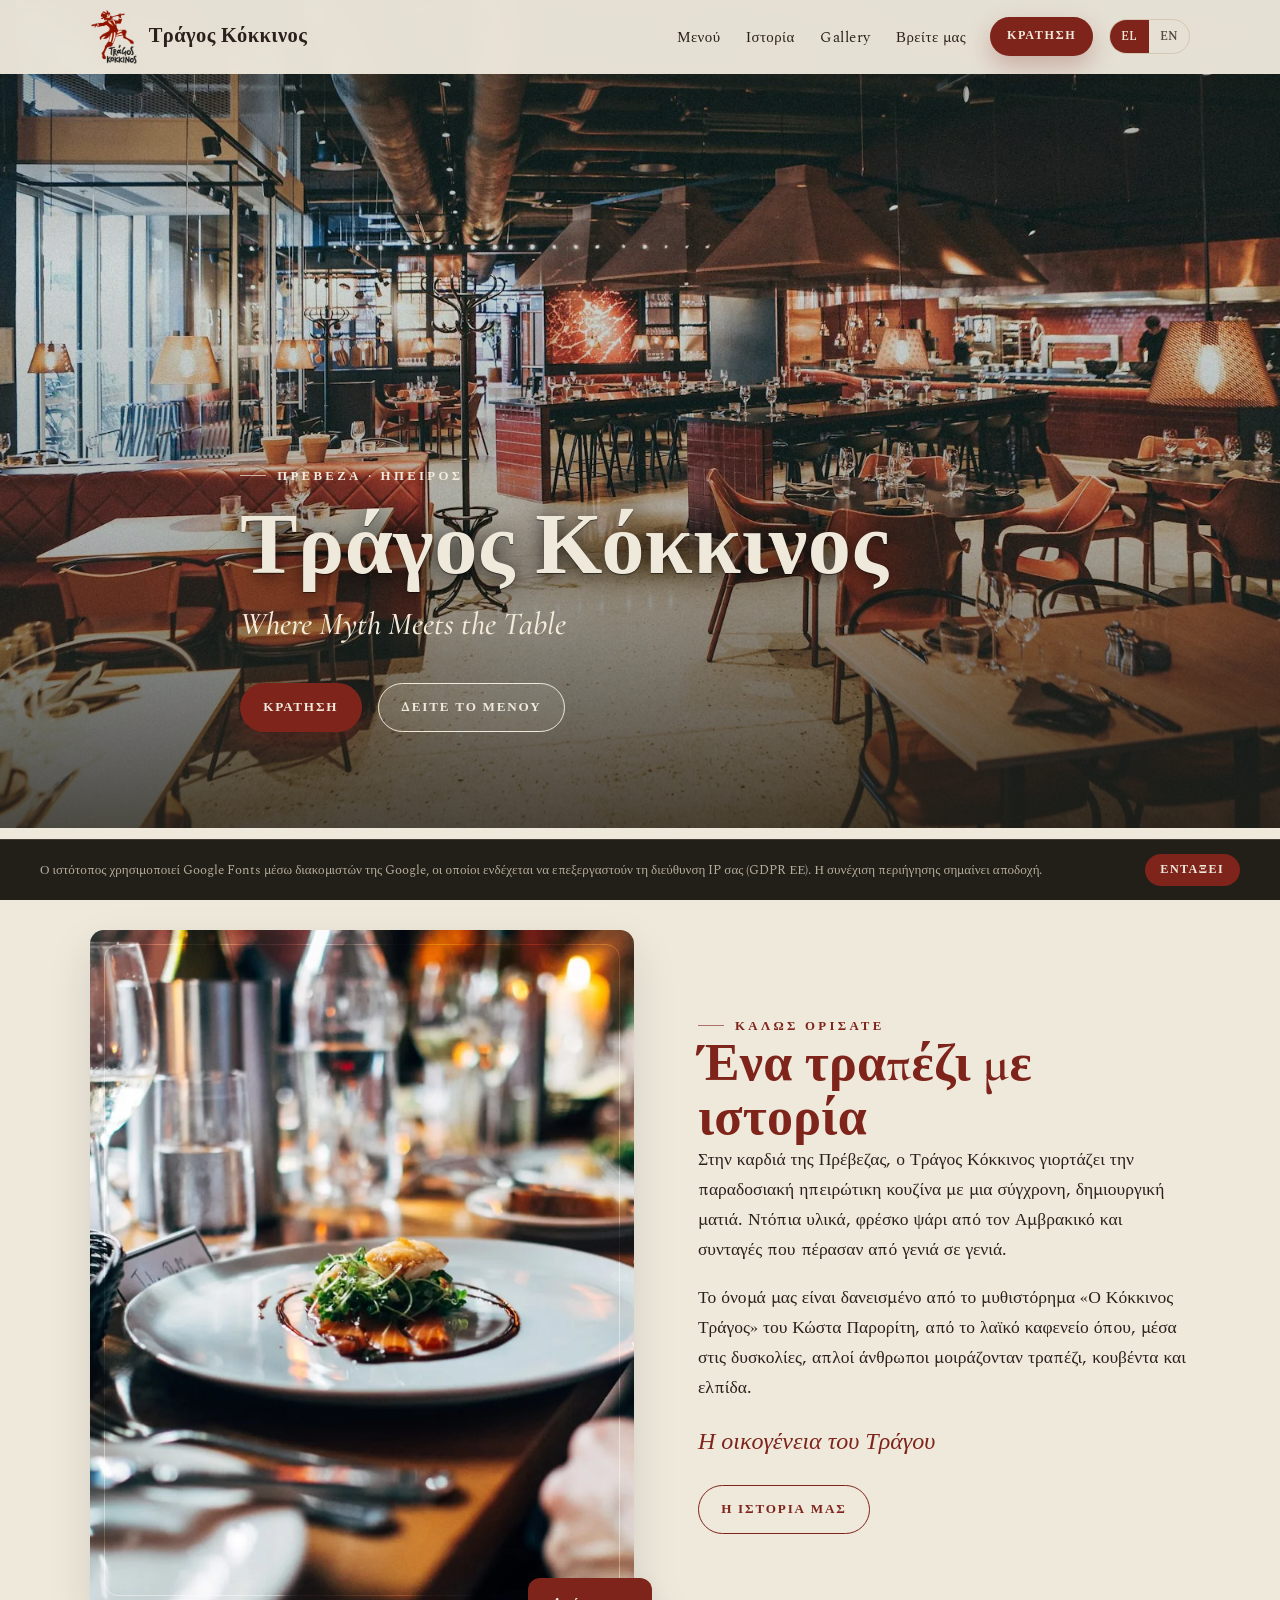
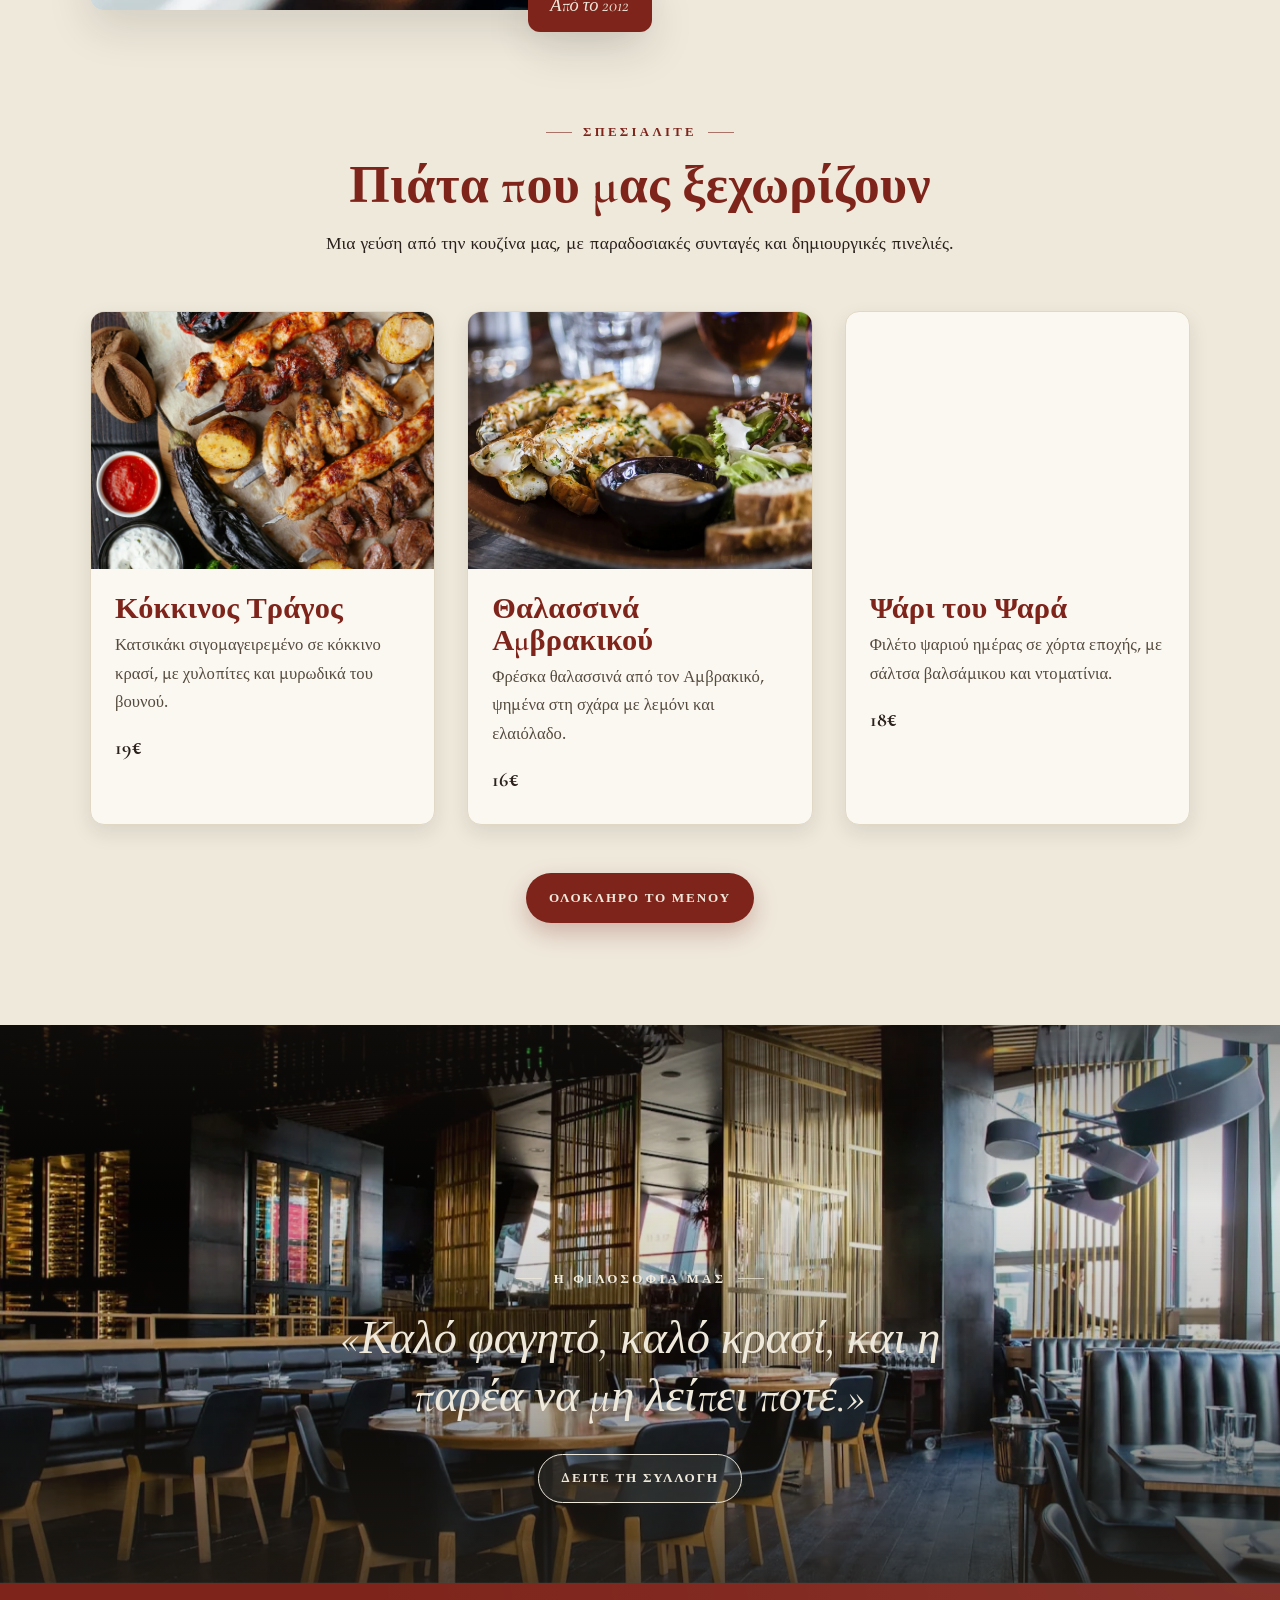
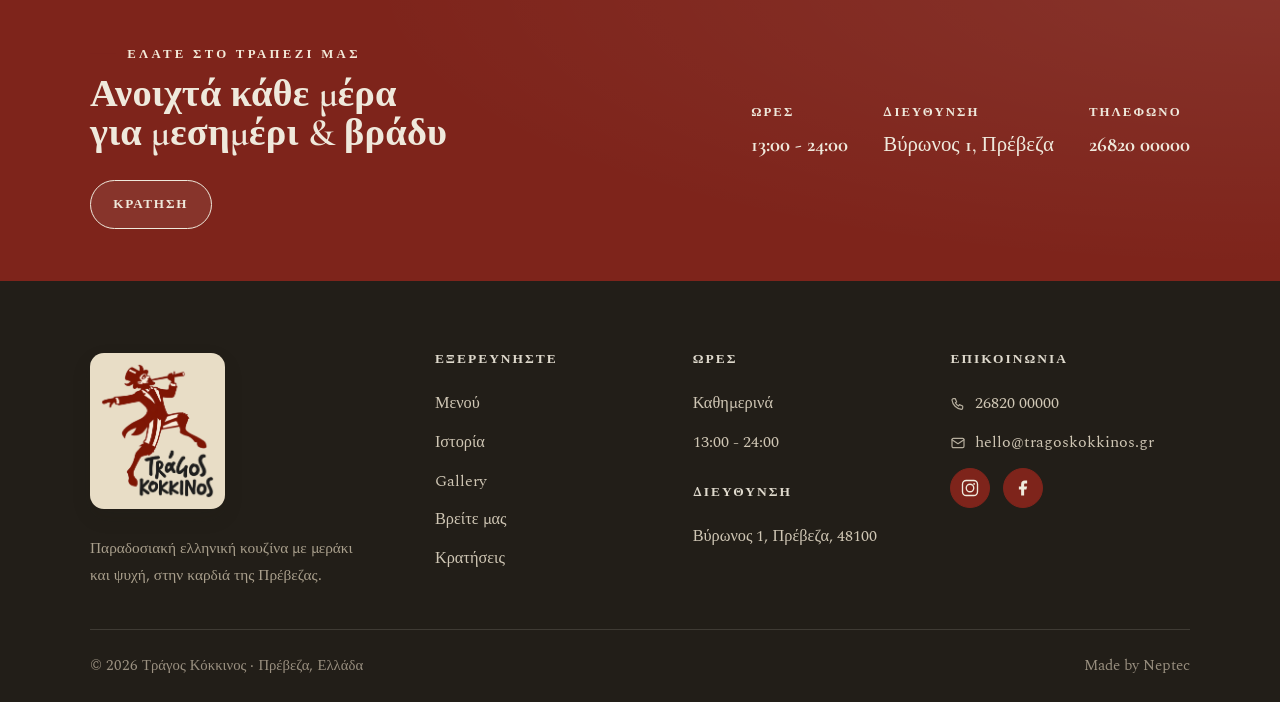
==== index.html @ 4eebba2f "Band: match Find Us/reservations info typography "Ελάτε στο τραπέζι μας" band values now use the sam" ====
<!DOCTYPE html>
<html lang="el">
<head>
  <meta charset="UTF-8">
  <meta name="viewport" content="width=device-width, initial-scale=1">
  <meta name="color-scheme" content="light">
  <script>document.documentElement.classList.add('has-js');(function(){var s=window.matchMedia('(prefers-reduced-motion:reduce)').matches;document.documentElement.classList.add(s?'tk-intro-skip':'tk-intro-on');})();</script>
  <title data-en="Trágos Kokkinos · Traditional Greek dining in Preveza">Τράγος Κόκκινος · Παραδοσιακή κουζίνα στην Πρέβεζα</title>
  <meta name="description" data-en-content="A Greek restaurant in Preveza serving traditional cuisine with a modern touch. Fresh seafood from the Amvrakikos Gulf, mountain recipes, and a warm table." content="Ελληνικό εστιατόριο στην Πρέβεζα με παραδοσιακή κουζίνα και σύγχρονη ματιά. Φρέσκο ψάρι από τον Αμβρακικό, ηπειρώτικες συνταγές και ζεστή φιλοξενία.">
  <link rel="icon" href="assets/favicon.ico" sizes="any">
  <link rel="icon" type="image/png" sizes="32x32" href="assets/favicon-32.png">
  <link rel="icon" type="image/png" sizes="16x16" href="assets/favicon-16.png">
  <link rel="apple-touch-icon" href="assets/apple-touch-icon.png">
  <meta property="og:type"        content="restaurant">
  <meta property="og:locale"      content="el_GR">
  <meta property="og:site_name"   content="Τράγος Κόκκινος">
  <meta property="og:url"         content="https://tragoskokkinos.gr/">
  <meta property="og:title"       content="Τράγος Κόκκινος · Παραδοσιακή κουζίνα στην Πρέβεζα">
  <meta property="og:description" content="Παραδοσιακή ελληνική κουζίνα με σύγχρονη ματιά. Φρέσκο ψάρι από τον Αμβρακικό, ηπειρώτικες συνταγές και ζεστή φιλοξενία.">
  <meta property="og:image"       content="https://tragoskokkinos.gr/assets/og-share.jpg">
  <meta property="og:image:width" content="1200">
  <meta property="og:image:height" content="630">
  <meta property="og:image:type"  content="image/jpeg">
  <link rel="preconnect" href="https://fonts.googleapis.com">
  <link rel="preconnect" href="https://fonts.gstatic.com" crossorigin>
  <link href="https://fonts.googleapis.com/css2?family=Cormorant+Garamond:ital,wght@0,400;0,500;0,600;0,700;1,400;1,500;1,600&family=Spectral:ital,wght@0,300;0,400;0,500;0,600;1,400&display=swap" rel="stylesheet">
  <meta name="twitter:card"        content="summary_large_image">
  <meta name="twitter:title"       content="Τράγος Κόκκινος · Παραδοσιακή κουζίνα στην Πρέβεζα">
  <meta name="twitter:description"  content="Παραδοσιακή ελληνική κουζίνα με σύγχρονη ματιά. Φρέσκο ψάρι από τον Αμβρακικό, ηπειρώτικες συνταγές και ζεστή φιλοξενία.">
  <meta name="twitter:image"        content="https://tragoskokkinos.gr/assets/og-share.jpg">
  <link rel="canonical" href="https://tragoskokkinos.gr/">
  <link rel="stylesheet" href="assets/css/styles.css">
  <script src="assets/js/main.js" defer></script>
  <script type="application/ld+json">
  {
    "@context": "https://schema.org",
    "@type": "Restaurant",
    "name": "Τράγος Κόκκινος",
    "alternateName": "Trágos Kokkinos",
    "url": "https://tragoskokkinos.gr",
    "logo": "https://tragoskokkinos.gr/assets/logo.png",
    "image": "https://tragoskokkinos.gr/assets/img/hero.webp",
    "description": "Παραδοσιακή ελληνική κουζίνα με μεράκι και ψυχή, στην καρδιά της Πρέβεζας.",
    "telephone": "+302682000000",
    "email": "hello@tragoskokkinos.gr",
    "address": {
      "@type": "PostalAddress",
      "streetAddress": "Βύρωνος 1",
      "addressLocality": "Πρέβεζα",
      "postalCode": "48100",
      "addressCountry": "GR"
    },
    "geo": {
      "@type": "GeoCoordinates",
      "latitude": 38.957678,
      "longitude": 20.753682
    },
    "openingHoursSpecification": {
      "@type": "OpeningHoursSpecification",
      "dayOfWeek": ["Monday","Tuesday","Wednesday","Thursday","Friday","Saturday","Sunday"],
      "opens": "13:00",
      "closes": "24:00"
    },
    "openingHours": "Mo-Su 13:00-24:00",
    "areaServed": { "@type": "City", "name": "Preveza" },
    "knowsLanguage": ["el","en"],
    "paymentAccepted": "Cash, Credit Card",
    "sameAs": ["https://instagram.com", "https://facebook.com"],
    "servesCuisine": ["Greek", "Mediterranean", "Seafood"],
    "priceRange": "€€",
    "hasMenu": "https://tragoskokkinos.gr/menu",
    "acceptsReservations": "True",
    "currenciesAccepted": "EUR"
  }
  </script>
</head>
<body>
  <a class="skip-link" href="#main">Skip to content</a>

  <div id="site-intro" aria-hidden="true" role="presentation">
    <div class="si-inner">
      <span class="si-welcome" data-en="WELCOME!">ΚΑΛΩΣΟΡΙΣΑΤΕ!</span>
      <img src="assets/bigger-logo.webp" alt="" width="1254" height="1254">
    </div>
    <span class="si-skip" data-en="Tap to skip">Πατήστε για παράλειψη</span>
  </div>

  <header class="site-header">
    <nav class="nav" aria-label="Main">
      <a class="brand" href="/" aria-label="Τράγος Κόκκινος">
        <img src="assets/logo.webp" alt="Τράγος Κόκκινος" width="981" height="1154">
        <span class="brand-word">Τράγος Κόκκινος</span>
      </a>
      <ul class="nav-links" id="nav-links">
        <li><a href="/menu" data-en="Menu">Μενού</a></li>
        <li><a href="/history" data-en="History">Ιστορία</a></li>
        <li><a href="/gallery" data-en="Gallery">Gallery</a></li>
        <li><a href="/directions" data-en="Find Us">Βρείτε μας</a></li>
      </ul>
      <div class="nav-actions">
        <a class="btn btn-solid nav-cta" href="/reservations" data-en="Reserve">Κράτηση</a>
        <div class="lang-toggle" role="group" aria-label="Language / Γλώσσα">
          <button type="button" data-lang="el" class="active" aria-pressed="true">EL</button>
          <button type="button" data-lang="en" aria-pressed="false">EN</button>
        </div>
        <button class="nav-toggle" aria-label="Menu / Μενού" aria-expanded="false" aria-controls="nav-links"><span></span></button>
      </div>
    </nav>
  </header>

  <main id="main">
    <!-- HERO -->
    <section class="hero">
      <div class="hero-bg">
        <img src="assets/img/hero.webp" alt="Warm, candle-lit taverna interior with wooden tables" fetchpriority="high">
      </div>
      <div class="container hero-inner">
        <span class="eyebrow" data-en="Preveza · Epirus">Πρέβεζα · Ήπειρος</span>
        <h1 class="display" data-en="Trágos Kokkinos">Τράγος Κόκκινος</h1>
        <p class="tagline" data-en="Where Myth Meets the Table">Where Myth Meets the Table</p>
        <div class="hero-actions">
          <a class="btn btn-solid" href="/reservations" data-en="Reserve">Κράτηση</a>
          <a class="btn btn-light" href="/menu" data-en="View the menu">Δείτε το μενού</a>
        </div>
      </div>
      <span class="scroll-cue" aria-hidden="true" data-en="Scroll">Κυλήστε</span>
    </section>

    <!-- WELCOME -->
    <section class="section">
      <div class="container split">
        <div class="split-media" data-reveal>
          <img src="assets/img/dining.webp" alt="Candlelit plate with wine" loading="lazy" decoding="async">
          <span class="frame"></span>
          <span class="tag-badge script" data-en="Since 2012">Από το 2012</span>
        </div>
        <div class="split-body" data-reveal data-reveal-delay="1">
          <span class="eyebrow" data-en="Welcome">Καλώς ορίσατε</span>
          <h2 class="section-title" data-en="A table with a story">Ένα τραπέζι με ιστορία</h2>
          <p data-en="In the heart of Preveza, Trágos Kokkinos celebrates the traditional cuisine of Epirus with a modern, creative touch. Local ingredients, fresh fish from the Amvrakikos Gulf, and recipes passed down through generations.">Στην καρδιά της Πρέβεζας, ο Τράγος Κόκκινος γιορτάζει την παραδοσιακή ηπειρώτικη κουζίνα με μια σύγχρονη, δημιουργική ματιά. Ντόπια υλικά, φρέσκο ψάρι από τον Αμβρακικό και συνταγές που πέρασαν από γενιά σε γενιά.</p>
          <p data-en="Our name is borrowed from Kostas Paroritis's novel “The Red Goat”, after the humble cafe where, through hard times, ordinary people shared a table, conversation and hope.">Το όνομά μας είναι δανεισμένο από το μυθιστόρημα «Ο Κόκκινος Τράγος» του Κώστα Παρορίτη, από το λαϊκό καφενείο όπου, μέσα στις δυσκολίες, απλοί άνθρωποι μοιράζονταν τραπέζι, κουβέντα και ελπίδα.</p>
          <p class="signature-line" data-en="The Trágos family">Η οικογένεια του Τράγου</p>
          <a class="btn btn-ghost" href="/history" style="margin-top:1.4rem" data-en="Our story">Η ιστορία μας</a>
        </div>
      </div>
    </section>

    <!-- SIGNATURES -->
    <section class="section" style="padding-top:0">
      <div class="container">
        <div class="section-head center" data-reveal>
          <span class="eyebrow flank" data-en="Signature dishes">Σπεσιαλιτέ</span>
          <h2 class="section-title" data-en="Dishes that define us">Πιάτα που μας ξεχωρίζουν</h2>
          <p class="one-liner" data-en="A taste of our kitchen, with traditional recipes and creative flourishes.">Μια γεύση από την κουζίνα μας, με παραδοσιακές συνταγές και δημιουργικές πινελιές.</p>
        </div>
        <div class="cards-3">
          <article class="dish-card" data-reveal>
            <div class="img-wrap"><img src="assets/img/sig-1.webp" alt="Grilled kid goat with herbs" loading="lazy" decoding="async"></div>
            <div class="card-body">
              <h3 data-en="The Red Goat">Κόκκινος Τράγος</h3>
              <p data-en="Kid goat slow-braised in red wine with hilopites and mountain herbs.">Κατσικάκι σιγομαγειρεμένο σε κόκκινο κρασί, με χυλοπίτες και μυρωδικά του βουνού.</p>
              <span class="price">19<span class="cur">€</span></span>
            </div>
          </article>
          <article class="dish-card" data-reveal data-reveal-delay="1">
            <div class="img-wrap"><img src="assets/img/sig-2.webp" alt="Grilled seafood plate with lemon" loading="lazy" decoding="async"></div>
            <div class="card-body">
              <h3 data-en="Amvrakikos Seafood">Θαλασσινά Αμβρακικού</h3>
              <p data-en="Fresh seafood from the Amvrakikos Gulf, grilled with lemon and olive oil.">Φρέσκα θαλασσινά από τον Αμβρακικό, ψημένα στη σχάρα με λεμόνι και ελαιόλαδο.</p>
              <span class="price">16<span class="cur">€</span></span>
            </div>
          </article>
          <article class="dish-card" data-reveal data-reveal-delay="2">
            <div class="img-wrap"><img src="assets/img/sig-3.webp" alt="Fish fillet on seasonal greens" loading="lazy" decoding="async"></div>
            <div class="card-body">
              <h3 data-en="Catch of the Day">Ψάρι του Ψαρά</h3>
              <p data-en="Fillet of the day on seasonal greens, with balsamic and cherry tomatoes.">Φιλέτο ψαριού ημέρας σε χόρτα εποχής, με σάλτσα βαλσάμικου και ντοματίνια.</p>
              <span class="price">18<span class="cur">€</span></span>
            </div>
          </article>
        </div>
        <div style="text-align:center;margin-top:clamp(2rem,4vw,3rem)" data-reveal>
          <a class="btn btn-solid" href="/menu" data-en="See the full menu">Ολόκληρο το μενού</a>
        </div>
      </div>
    </section>

    <!-- ATMOSPHERE QUOTE -->
    <section class="hero" style="min-height:62vh">
      <div class="hero-bg"><img src="assets/img/interior.webp" alt="Warm restaurant interior" loading="lazy"></div>
      <div class="container hero-inner" style="max-width:760px;text-align:center;margin-inline:auto;padding-bottom:clamp(3rem,7vw,5rem)">
        <span class="eyebrow flank" style="justify-content:center" data-en="Our philosophy">Η φιλοσοφία μας</span>
        <p class="script" style="font-size:clamp(1.7rem,4vw,2.9rem);color:var(--beige);margin:1.2rem auto 1.8rem;line-height:1.25" data-en="“Good food, good wine, and company that never runs dry.”">«Καλό φαγητό, καλό κρασί, και η παρέα να μη λείπει ποτέ.»</p>
        <a class="btn btn-light" href="/gallery" data-en="View the gallery">Δείτε τη συλλογή</a>
      </div>
    </section>

    <!-- VISIT BAND -->
    <section class="band">
      <div class="container">
        <div>
          <span class="eyebrow" style="color:#F3EAD9" data-en="Join us at our table">Ελάτε στο τραπέζι μας</span>
          <h2 style="margin-top:.6rem" data-en-html="Open every day<br>for lunch &amp; dinner">Ανοιχτά κάθε μέρα<br>για μεσημέρι &amp; βράδυ</h2>
          <a class="btn btn-light" href="/reservations" style="margin-top:1.6rem" data-en="Reserve">Κράτηση</a>
        </div>
        <div class="band-info">
          <div>
            <div class="bi-label" data-en="Hours">Ώρες</div>
            <div class="bi-value"><span class="n">13:00 - 24:00</span></div>
          </div>
          <div>
            <div class="bi-label" data-en="Address">Διεύθυνση</div>
            <div class="bi-value" data-en-html='<span class="n">1</span> Vyronos St, Preveza'>Βύρωνος <span class="n">1</span>, Πρέβεζα</div>
          </div>
          <div>
            <div class="bi-label" data-en="Call">Τηλέφωνο</div>
            <a class="bi-value" href="tel:+302682000000" data-en="+30 26820 00000">26820 00000</a>
          </div>
        </div>
      </div>
    </section>

  </main>

  <footer class="site-footer">
    <div class="container">
      <div class="footer-grid">
        <div class="footer-brand" data-reveal>
          <span class="logo-badge"><img src="assets/logo.webp" alt="Τράγος Κόκκινος" width="981" height="1154"></span>
          <p data-en="Traditional Greek cooking with meraki and soul, in the heart of Preveza.">Παραδοσιακή ελληνική κουζίνα με μεράκι και ψυχή, στην καρδιά της Πρέβεζας.</p>
        </div>
        <div class="f-col">
          <h4 data-en="Explore">Εξερευνήστε</h4>
          <a href="/menu" data-en="Menu">Μενού</a>
          <a href="/history" data-en="History">Ιστορία</a>
          <a href="/gallery" data-en="Gallery">Gallery</a>
          <a href="/directions" data-en="Find Us">Βρείτε μας</a>
          <a href="/reservations" data-en="Reservations">Κρατήσεις</a>
        </div>
        <div class="f-col">
          <h4 data-en="Hours">Ώρες</h4>
          <ul>
            <li data-en="Daily">Καθημερινά</li>
            <li>13:00 - 24:00</li>
          </ul>
          <h4 style="margin-top:1.5rem" data-en="Address">Διεύθυνση</h4>
          <a href="/directions" data-en="1 Vyronos St, Preveza, 48100">Βύρωνος 1, Πρέβεζα, 48100</a>
        </div>
        <div class="f-col">
          <h4 data-en="Contact">Επικοινωνία</h4>
          <a class="contact-link" href="tel:+302682000000"><svg viewBox="0 0 24 24" fill="none" stroke="currentColor" stroke-width="1.8" stroke-linecap="round" stroke-linejoin="round"><path d="M5 4h3l2 5-2 1c1 2 3 4 5 5l1-2 5 2v3c0 1-1 2-2 2A16 16 0 0 1 3 6c0-1 1-2 2-2z"/></svg><span data-en="+30 26820 00000">26820 00000</span></a>
          <a class="contact-link" href="mailto:hello@tragoskokkinos.gr"><svg viewBox="0 0 24 24" fill="none" stroke="currentColor" stroke-width="1.8" stroke-linecap="round" stroke-linejoin="round"><rect x="3" y="5" width="18" height="14" rx="2"/><path d="m3 7 9 6 9-6"/></svg><span>hello@tragoskokkinos.gr</span></a>
          <div class="social">
            <a href="https://instagram.com" target="_blank" rel="noopener" aria-label="Instagram">
              <svg viewBox="0 0 24 24" fill="none" stroke="currentColor" stroke-width="1.8" stroke-linecap="round" stroke-linejoin="round"><rect x="2" y="2" width="20" height="20" rx="5"/><circle cx="12" cy="12" r="5"/><circle cx="17.5" cy="6.5" r="1.2" fill="currentColor" stroke="none"/></svg>
            </a>
            <a href="https://facebook.com" target="_blank" rel="noopener" aria-label="Facebook">
              <svg viewBox="0.5 0 24 24" fill="currentColor"><path d="M18 2h-3a5 5 0 0 0-5 5v3H7v4h3v8h4v-8h3l1-4h-4V7a1 1 0 0 1 1-1h3z"/></svg>
            </a>
          </div>
        </div>
      </div>
      <div class="footer-bottom">
        <span>© <span id="year">2026</span> Τράγος Κόκκινος · <span data-en="Preveza, Greece">Πρέβεζα, Ελλάδα</span></span>
        <span data-en="Made by Neptec">Made by Neptec</span>
      </div>
    </div>
  </footer>


  <!-- GDPR cookie notice -->
  <div class="cookie-bar" id="cookie-bar" role="region" aria-label="Cookie notice / Ειδοποίηση cookies">
    <p data-en="This site uses Google Fonts served from Google's servers, which may process your IP address (EU GDPR). Continuing means you accept this.">Ο ιστότοπος χρησιμοποιεί Google Fonts μέσω διακομιστών της Google, οι οποίοι ενδέχεται να επεξεργαστούν τη διεύθυνση IP σας (GDPR ΕΕ). Η συνέχιση περιήγησης σημαίνει αποδοχή.</p>
    <button class="cookie-bar-btn" id="cookie-ok" type="button" data-en="Got it">Εντάξει</button>
  </div>
</body>
</html>
---- assets/css/styles.css ----
/* ============================================================
   Trágos Kokkinos - Aegean Parchment design system
   Fonts: Cormorant Garamond (display) + Spectral (body)
   ============================================================ */

:root{
  color-scheme:only light;   /* the "only" keyword turns OFF browser Auto Dark Theme (Chromium/Brave force-dark) */
  /* palette (from the logo) */
  --ox:#7E241B;          /* oxblood red - headings, buttons, accents */
  --ox-deep:#5E1A14;     /* deep red - hovers, dark bands */
  --ox-bright:#9A3326;   /* lighter oxblood for subtle fills */
  --beige:#EFE9DC;       /* main background */
  --beige-2:#E7DFCF;     /* slightly deeper beige */
  --paper:#FBF8F1;       /* cards / surfaces */
  --brown:#221E18;       /* footer only */
  --ink:#2A201C;         /* body text (warm espresso) */
  --muted:#544A3E;       /* secondary text (warm stone) — darkened for WCAG AA */
  --line:#E0D7C5;        /* hairline borders */
  --line-2:#D4C8B2;

  --font-display:'Cormorant Garamond', Georgia, 'Times New Roman', serif;
  --font-body:'Spectral', Georgia, 'Times New Roman', serif;

  --container:1180px;
  --radius:14px;
  --radius-sm:9px;
  --shadow:0 18px 44px rgba(34,30,24,.13);
  --shadow-sm:0 8px 20px rgba(34,30,24,.10);
  --ease:cubic-bezier(.22,.61,.36,1);
  --header-h:74px;
}

/* ---------- reset ---------- */
*,*::before,*::after{box-sizing:border-box;margin:0;padding:0}
html{scroll-behavior:smooth;-webkit-text-size-adjust:100%;background:var(--beige)}
body{
  font-family:var(--font-body);
  color:var(--ink);
  background:var(--beige);
  font-size:clamp(16px,calc(1rem + .15vw),17.5px);
  line-height:1.72;
  font-weight:400;
  -webkit-font-smoothing:antialiased;
  text-rendering:optimizeLegibility;
  overflow-x:hidden;
  position:relative;
}
/* subtle parchment grain */
body::before{
  content:"";position:fixed;inset:0;z-index:0;pointer-events:none;
  background-image:url("data:image/svg+xml,%3Csvg xmlns='http://www.w3.org/2000/svg' width='160' height='160'%3E%3Cfilter id='n'%3E%3CfeTurbulence type='fractalNoise' baseFrequency='0.9' numOctaves='2' stitchTiles='stitch'/%3E%3C/filter%3E%3Crect width='100%25' height='100%25' filter='url(%23n)' opacity='0.4'/%3E%3C/svg%3E");
  opacity:.035;mix-blend-mode:multiply;
}
img{max-width:100%;display:block;height:auto}
a{color:inherit;text-decoration:none}
button{font:inherit;cursor:pointer;border:none;background:none;color:inherit}
input,textarea,select{font:inherit;color:inherit}
ul{list-style:none}
::selection{background:var(--ox);color:var(--beige)}

/* ---------- typography ---------- */
h1,h2,h3,h4{font-family:var(--font-display);font-weight:600;line-height:1.04;color:var(--ink);letter-spacing:.005em}
.display{font-size:clamp(2.6rem,7vw,5.4rem);font-weight:700;line-height:.98}
h2.section-title{font-size:clamp(2rem,4.2vw,3.25rem);color:var(--ox)}
h3{font-size:clamp(1.4rem,2.4vw,1.9rem)}
p{max-width:68ch}
strong{font-weight:600}
em{font-style:italic}

.eyebrow{
  font-family:var(--font-body);
  font-size:.8rem;font-weight:600;letter-spacing:.26em;text-transform:uppercase;
  color:var(--ox);display:inline-flex;align-items:center;gap:.7rem;
}
.eyebrow::before,.eyebrow.flank::after{content:"";width:26px;height:1px;background:var(--ox);opacity:.6}
.eyebrow.flank{justify-content:center}

.lead{font-size:clamp(1.12rem,1.6vw,1.32rem);color:var(--muted);font-weight:300}
.script{font-family:var(--font-display);font-style:italic}

/* ---------- layout ---------- */
.container{width:100%;max-width:var(--container);margin-inline:auto;padding-inline:clamp(1.25rem,4vw,2.5rem);position:relative;z-index:1}
.section{padding-block:clamp(3.75rem,8vw,7rem);position:relative;z-index:1}
.section--tight{padding-block:clamp(2.5rem,5vw,4rem)}
.section-head{max-width:720px;margin-bottom:clamp(2rem,4vw,3.25rem)}
.section-head.center{margin-inline:auto;text-align:center}
.section-head .eyebrow{margin-bottom:1rem}
.section-head p{margin-top:1rem;text-wrap:balance}
.page-hero p{text-wrap:balance}
p.one-liner{white-space:nowrap;max-width:none;text-wrap:nowrap}
@media(max-width:700px){p.one-liner{white-space:normal;text-wrap:balance}}

/* decorative divider */
.divider{display:flex;align-items:center;justify-content:center;gap:1rem;color:var(--ox)}
.divider::before,.divider::after{content:"";height:1px;width:min(120px,22vw);background:linear-gradient(90deg,transparent,var(--line-2))}
.divider::after{background:linear-gradient(270deg,transparent,var(--line-2))}
.divider span{width:9px;height:9px;background:var(--ox);transform:rotate(45deg)}

/* ---------- buttons ---------- */
.btn{
  display:inline-flex;align-items:center;justify-content:center;gap:.6em;
  font-family:var(--font-body);font-size:.82rem;font-weight:600;letter-spacing:.14em;text-transform:uppercase;
  padding:.95em 1.7em;border-radius:999px;border:1.5px solid transparent;
  transition:transform .25s var(--ease),background .25s var(--ease),color .25s var(--ease),box-shadow .25s var(--ease),border-color .25s var(--ease);
  white-space:nowrap;touch-action:manipulation;
}
.btn-solid{background:var(--ox);color:var(--beige);box-shadow:0 10px 24px rgba(126,36,27,.28)}
.btn-solid:hover{background:var(--ox-deep);transform:translateY(-2px);box-shadow:0 14px 30px rgba(126,36,27,.34)}
.btn-ghost{border-color:var(--ox);color:var(--ox)}
.btn-ghost:hover{background:var(--ox);color:var(--beige);transform:translateY(-2px)}
.btn-light{border-color:rgba(239,233,220,1);color:var(--beige);background:rgba(239,233,220,.08)}
.btn-light:hover{background:var(--beige);color:var(--ox);transform:translateY(-2px)}
.btn-block{width:100%}
.btn:focus-visible,a:focus-visible,button:focus-visible,input:focus-visible,textarea:focus-visible,select:focus-visible{
  outline:2.5px solid var(--ox);outline-offset:3px;border-radius:6px;
}

/* ---------- header / nav ---------- */
.site-header{
  position:fixed;top:0;left:0;right:0;z-index:100;height:var(--header-h);
  display:flex;align-items:center;
  background:rgba(239,233,220,.96);backdrop-filter:blur(10px) saturate(1.1);
  border-bottom:1px solid transparent;
  transition:background .3s var(--ease),border-color .3s var(--ease),box-shadow .3s var(--ease);
}
.site-header.is-scrolled{background:rgba(239,233,220,.96);border-bottom-color:var(--line);box-shadow:0 6px 22px rgba(34,30,24,.07)}
.nav{display:flex;align-items:center;gap:1.5rem;width:100%;max-width:var(--container);margin-inline:auto;padding-inline:clamp(1.25rem,4vw,2.5rem)}
.brand{display:flex;align-items:center;gap:.7rem;margin-right:auto;flex-shrink:0}
.brand img{height:56px;width:auto;flex-shrink:0;filter:saturate(1.18) brightness(1.03)}
.brand .brand-word{font-family:var(--font-display);font-weight:700;font-size:1.28rem;color:var(--ink);letter-spacing:.02em;line-height:1;white-space:nowrap}
.nav-links{display:flex;align-items:center;gap:1.6rem}
.nav-links a{
  font-size:.93rem;letter-spacing:.03em;color:var(--ink);position:relative;padding:.35rem 0;transition:color .2s var(--ease);
}
.nav-links a::after{content:"";position:absolute;left:0;right:100%;bottom:-1px;height:1.5px;background:var(--ox);transition:right .28s var(--ease)}
.nav-links a:hover{color:var(--ox)}
.nav-links a:hover::after,.nav-links a.active::after{right:0}
.nav-links a.active{color:var(--ox)}

.nav-actions{display:flex;align-items:center;gap:1rem}
.lang-toggle{display:inline-flex;align-items:center;border:1px solid var(--line-2);border-radius:999px;overflow:hidden;font-size:.74rem;font-weight:600;letter-spacing:.08em}
.lang-toggle button{padding:.42rem .7rem;color:var(--muted);transition:background .2s,color .2s;touch-action:manipulation}
.lang-toggle button.active{background:var(--ox);color:var(--beige)}
.nav-cta{padding:.7em 1.3em;font-size:.76rem}

.nav-toggle{display:none;width:44px;height:44px;border-radius:10px;align-items:center;justify-content:center;touch-action:manipulation}
.nav-toggle span,.nav-toggle span::before,.nav-toggle span::after{
  content:"";display:block;width:22px;height:2px;background:var(--ox);border-radius:2px;transition:transform .3s var(--ease),opacity .2s}
.nav-toggle span::before{transform:translateY(-7px)}
.nav-toggle span::after{transform:translateY(5px)}
.nav-open .nav-toggle span{background:transparent}
.nav-open .nav-toggle span::before{transform:translateY(0) rotate(45deg)}
.nav-open .nav-toggle span::after{transform:translateY(-2px) rotate(-45deg)}

/* ---------- skip link (accessibility) ---------- */
.skip-link{
  position:absolute;left:-9999px;top:auto;width:1px;height:1px;overflow:hidden;
  background:var(--ox);color:var(--beige);
  font-family:var(--font-body);font-size:.82rem;font-weight:600;letter-spacing:.1em;text-transform:uppercase;
  padding:.7rem 1.4rem;border-radius:0 0 var(--radius-sm) var(--radius-sm);
  z-index:9999;text-decoration:none;
}
.skip-link:focus{
  position:fixed;left:1rem;top:0;width:auto;height:auto;overflow:visible;
  outline:2.5px solid var(--beige);outline-offset:3px;
}

/* ---------- site intro splash ---------- */
.tk-intro-skip #site-intro{display:none !important}
#site-intro{
  position:fixed;inset:0;z-index:50;
  background:var(--beige);
  display:flex;align-items:center;justify-content:center;
  padding-top:var(--header-h);
  transition:opacity 4s var(--ease);
  will-change:opacity;
  cursor:pointer;
}
#site-intro.si-out{opacity:0;pointer-events:none}
.si-inner{display:flex;flex-direction:column;align-items:center;justify-content:center;gap:clamp(.4rem,1.2vw,.8rem)}
.si-welcome{font-family:var(--font-display);font-weight:700;font-size:clamp(1rem,2.2vw,1.6rem);color:var(--ink);letter-spacing:.02em;line-height:1;animation:siIn .5s var(--ease) both}
.si-inner img{width:clamp(220px,38vw,420px);height:auto;animation:siIn .6s .12s var(--ease) both}
.si-skip{
  position:absolute;bottom:clamp(1.2rem,3vw,2rem);
  font-family:var(--font-body);font-size:.7rem;letter-spacing:.12em;text-transform:uppercase;
  color:var(--muted);opacity:.7;
  animation:siIn .6s .5s var(--ease) both;
  pointer-events:none;
  user-select:none;
}
@keyframes siIn{from{opacity:0;transform:translateY(14px)}to{opacity:1;transform:none}}
/* keep hero zoom paused while splash is active - starts fresh on reveal */
html.tk-intro-on .hero .hero-bg img{animation-play-state:paused}
@media(prefers-reduced-motion:reduce){.si-inner img,.si-name,.si-skip{animation:none !important;opacity:1;transform:none}}

/* ---------- hero ---------- */
.hero{position:relative;min-height:92svh;display:flex;align-items:flex-end;color:var(--beige);overflow:hidden}
.hero-bg{position:absolute;inset:0;z-index:0}
.hero-bg img{width:100%;height:100%;object-fit:cover;animation:heroZoom 16s var(--ease) forwards}
@keyframes heroZoom{from{transform:scale(1.08)}to{transform:scale(1)}}
.hero-bg::after{content:"";position:absolute;inset:0;
  background:linear-gradient(180deg,rgba(34,30,24,.42) 0%,rgba(34,30,24,.12) 32%,rgba(34,30,24,.30) 64%,rgba(34,30,24,.78) 100%);}
.hero-inner{position:relative;z-index:2;padding-bottom:clamp(3.5rem,8vw,6rem);padding-top:calc(var(--header-h) + 2rem);max-width:880px}
.hero .eyebrow{color:#F2ECDF;}
.hero .eyebrow::before,.hero .eyebrow::after{background:#F2ECDF;opacity:.7}
.hero h1{color:var(--beige);margin:1.1rem 0 .4rem;text-shadow:0 1px 1px rgba(0,0,0,.55),0 2px 18px rgba(0,0,0,.55),0 0 36px rgba(0,0,0,.4)}
.hero .tagline{font-family:var(--font-display);font-style:italic;font-size:clamp(1.3rem,2.8vw,2rem);color:#F3EAD9;font-weight:500}
.hero-actions{display:flex;flex-wrap:wrap;gap:1rem;margin-top:2rem}
.scroll-cue{display:none}
.scroll-cue::after{content:"";width:1px;height:34px;background:linear-gradient(var(--beige),transparent);animation:cue 2s var(--ease) infinite}
@keyframes cue{0%{transform:scaleY(0);transform-origin:top}50%{transform:scaleY(1);transform-origin:top}51%{transform-origin:bottom}100%{transform:scaleY(0);transform-origin:bottom}}

/* ---------- welcome / split ---------- */
.split{display:grid;grid-template-columns:1.05fr .95fr;gap:clamp(2rem,5vw,4.5rem);align-items:center}
.split.reverse .split-media{order:2}
.split-media{position:relative}
.split-media img{width:100%;aspect-ratio:4/5;object-fit:cover;border-radius:var(--radius);box-shadow:var(--shadow)}
.split-media .frame{position:absolute;inset:14px;border:1px solid rgba(239,233,220,.5);border-radius:var(--radius);pointer-events:none;mix-blend-mode:overlay}
.split-media .tag-badge{position:absolute;bottom:-22px;right:-18px;background:var(--ox);color:var(--beige);font-family:var(--font-display);font-style:italic;font-size:1.15rem;padding:1rem 1.4rem;border-radius:12px;box-shadow:var(--shadow);max-width:200px;line-height:1.2}
.split-body p + p{margin-top:1.1rem}
.signature-line{margin-top:1.6rem;font-family:var(--font-display);font-style:italic;font-size:1.5rem;color:var(--ox)}

/* ---------- signatures cards ---------- */
.cards-3{display:grid;grid-template-columns:repeat(3,1fr);gap:clamp(1.25rem,2.5vw,2rem)}
.dish-card{background:var(--paper);border:1px solid var(--line);border-radius:var(--radius);overflow:hidden;box-shadow:var(--shadow-sm);transition:transform .35s var(--ease),box-shadow .35s var(--ease)}
.dish-card:hover{transform:translateY(-6px);box-shadow:var(--shadow)}
.dish-card .img-wrap{aspect-ratio:4/3;overflow:hidden}
.dish-card .img-wrap img{width:100%;height:100%;object-fit:cover;transition:transform .6s var(--ease)}
.dish-card:hover .img-wrap img{transform:scale(1.06)}
.dish-card .card-body{padding:1.5rem 1.5rem 1.7rem}
.dish-card h3{color:var(--ox);margin-bottom:.4rem}
.dish-card .card-body p{font-size:1.04rem;color:var(--muted)}
.dish-card .price{display:inline-block;margin-top:.9rem;font-family:var(--font-display);font-weight:700;font-size:1.25rem;color:var(--ink)}

/* ---------- band (hours / cta) ---------- */
.band{background:var(--ox);color:var(--beige);position:relative;overflow:hidden}
.band::before{content:"";position:absolute;inset:0;background:radial-gradient(120% 160% at 100% 0%,rgba(255,255,255,.07),transparent 60%)}
.band .container{display:flex;flex-wrap:wrap;align-items:center;justify-content:space-between;gap:2rem;padding-block:clamp(2.25rem,4vw,3.25rem)}
.band h2{color:var(--beige);font-size:clamp(1.7rem,3vw,2.5rem)}
.band .band-info{display:flex;flex-wrap:wrap;gap:2.2rem}
.band .band-info .bi-label{font-size:.8rem;letter-spacing:.16em;text-transform:uppercase;margin-bottom:.3rem;font-weight:600}
.band .band-info .bi-value{font-family:var(--font-display);font-size:1.3rem;font-weight:500}
.band .band-info .bi-value .n{font-weight:700}
.band .band-info a.bi-value{font-weight:700} /* phone: all numbers */
html[lang="en"] .band .band-info .bi-value{font-weight:700}
.band a.bi-value:hover{text-decoration:underline}

/* ---------- menu page ---------- */
.menu-tabs{display:flex;flex-wrap:wrap;gap:.6rem;justify-content:center;margin-bottom:clamp(2rem,4vw,3rem);position:sticky;top:calc(var(--header-h) + 8px);z-index:40}
.menu-tabs a{font-size:.82rem;letter-spacing:.1em;text-transform:uppercase;padding:.55em 1.1em;border-radius:999px;border:1px solid var(--line-2);background:rgba(251,248,241,.85);backdrop-filter:blur(6px);transition:background .2s,color .2s,border-color .2s}
.menu-tabs a:hover{border-color:var(--ox);color:var(--ox)}
.menu-cat{margin-bottom:clamp(2.5rem,5vw,4rem);scroll-margin-top:calc(var(--header-h) + 70px)}
.menu-cat-head{display:flex;align-items:baseline;gap:1rem;margin-bottom:1.6rem}
.menu-cat-head h2{color:var(--ox);font-size:clamp(1.7rem,3.2vw,2.4rem);white-space:nowrap}
.menu-cat-head .rule{flex:1;height:1px;background:var(--line-2)}
.menu-cat-head .cat-en{font-style:italic;color:var(--muted);font-family:var(--font-display);font-size:1.2rem}
.menu-list{display:grid;grid-template-columns:1fr 1fr;gap:.4rem 3.5rem}
.menu-item{padding:1rem 0;border-bottom:1px dotted var(--line-2)}
.menu-item .mi-top{display:flex;align-items:baseline;gap:.75rem}
.menu-item .mi-name{font-family:var(--font-display);font-weight:600;font-size:1.32rem;color:var(--ink)}
.menu-item .mi-name .sig-star{color:var(--ox);font-size:.9rem;vertical-align:super}
.menu-item .mi-dots{flex:1;border-bottom:1px dotted var(--line-2);transform:translateY(-.3rem)}
.menu-item .mi-price{font-family:var(--font-display);font-weight:700;font-size:1.2rem;color:var(--ox)}
.menu-item .mi-price .cur,.dish-card .price .cur{font-family:var(--font-body);font-weight:600;font-size:.9em;margin-left:.04em}
.menu-item .mi-desc{font-size:1rem;color:var(--muted);margin-top:.25rem;max-width:48ch}
.menu-note{text-align:center;color:var(--muted);font-style:italic;margin-top:1rem}

/* ---------- gallery ---------- */
.masonry{columns:3;column-gap:1rem}
/* JS rebuilds the masonry as flex columns so photos read left-to-right (1,2,3 / 4,5,6) */
.masonry.m-flex{display:flex;gap:1rem;align-items:flex-start}
.masonry.m-flex .m-col{flex:1;min-width:0}
.masonry .g-item{break-inside:avoid;margin-bottom:1rem;border-radius:var(--radius-sm);overflow:hidden;cursor:pointer;position:relative;box-shadow:var(--shadow-sm)}
.masonry .g-item img{width:100%;transition:transform .6s var(--ease)}
/* staggered scroll reveal: each photo rises in on its own as it enters the viewport */
.has-js .masonry .g-item{opacity:0;transform:translateY(34px);transition:opacity .9s var(--ease),transform .9s var(--ease)}
.has-js .masonry .g-item.g-in{opacity:1;transform:none}
/* slow image fade once the lazy-loaded file actually arrives */
.has-js .masonry .g-item img{opacity:0;transition:transform .6s var(--ease),opacity .8s var(--ease)}
.has-js .masonry .g-item img.ld{opacity:1}
.masonry .g-item::after{content:"";position:absolute;inset:0;background:linear-gradient(180deg,transparent 55%,rgba(126,36,27,.45));opacity:0;transition:opacity .35s var(--ease)}
.masonry .g-item:hover img{transform:scale(1.05)}
.masonry .g-item:hover::after{opacity:1}

/* lightbox carousel */
.lightbox{position:fixed;inset:0;z-index:200;background:rgba(20,17,14,.94);backdrop-filter:blur(6px);display:flex;align-items:center;justify-content:center;opacity:0;visibility:hidden;transition:opacity .3s var(--ease),visibility .3s}
.lightbox.open{opacity:1;visibility:visible}
.lb-stage{position:absolute;inset:0;overflow:hidden;touch-action:pan-y;cursor:grab}
.lb-stage.dragging{cursor:grabbing}
.lb-track{display:flex;height:100%;will-change:transform}
.lb-track.anim{transition:transform .42s cubic-bezier(.22,.61,.36,1)}
.lb-slide{flex:0 0 100%;height:100%;display:flex;align-items:center;justify-content:center;padding:7vh 5vw}
.lb-slide img{max-width:90vw;max-height:78vh;object-fit:contain;border-radius:8px;box-shadow:0 30px 80px rgba(0,0,0,.55);-webkit-user-drag:none;user-select:none}
.lb-counter{position:absolute;top:clamp(1rem,4vh,2.2rem);left:0;right:0;text-align:center;color:var(--beige);font-family:var(--font-body);font-size:.82rem;letter-spacing:.22em;font-variant-numeric:tabular-nums;pointer-events:none;text-shadow:0 1px 6px rgba(0,0,0,.65)}
.lb-cap{position:absolute;bottom:clamp(1.2rem,5vh,2.6rem);left:0;right:0;text-align:center;color:var(--beige);font-family:var(--font-display);font-size:clamp(1rem,2.4vw,1.25rem);font-style:italic;letter-spacing:.01em;padding:0 1.5rem;pointer-events:none;text-shadow:0 1px 12px rgba(0,0,0,.7)}
.lightbox button{position:absolute;z-index:2;color:var(--beige);width:54px;height:54px;border-radius:50%;display:flex;align-items:center;justify-content:center;font-size:1.7rem;background:rgba(239,233,220,.1);border:1px solid rgba(239,233,220,.22);backdrop-filter:blur(4px);transition:background .2s,border-color .2s}
.lightbox button:hover{background:var(--ox);border-color:var(--ox)}
.lb-close{top:clamp(1rem,3.5vh,1.6rem);right:clamp(1rem,4vw,1.8rem);font-size:1.3rem}
.lb-prev{left:clamp(.8rem,3vw,1.8rem);top:50%;transform:translateY(-50%)}
.lb-next{right:clamp(.8rem,3vw,1.8rem);top:50%;transform:translateY(-50%)}
@media(max-width:768px){.lightbox button{width:44px;height:44px}.lightbox .lb-prev,.lightbox .lb-next{display:none}}

/* people / team */
.team-grid{display:grid;grid-template-columns:repeat(3,1fr);gap:clamp(1rem,2.4vw,1.8rem)}
.team-card{background:var(--paper);border:1px solid var(--line);border-radius:var(--radius);padding:clamp(1.7rem,3vw,2.4rem) clamp(1.4rem,2.6vw,2rem) clamp(2.7rem,4vw,3.2rem);text-align:center;position:relative;overflow:hidden;box-shadow:var(--shadow-sm);cursor:pointer;transition:transform .25s var(--ease),box-shadow .25s var(--ease),border-color .25s var(--ease)}
.team-card:hover,.team-card:focus-visible{transform:translateY(-4px);box-shadow:var(--shadow);border-color:var(--line-2)}
.team-card::before{content:"";position:absolute;left:0;top:0;right:0;height:3px;background:linear-gradient(90deg,var(--ox),var(--ox-bright))}
.team-avatar{display:inline-flex;align-items:center;justify-content:center;width:64px;height:64px;border-radius:50%;background:linear-gradient(160deg,var(--ox),var(--ox-deep));color:var(--beige);margin-bottom:1.1rem;box-shadow:0 8px 18px rgba(126,36,27,.28)}
.team-avatar svg{width:30px;height:30px}
.team-role{display:block;font-family:var(--font-body);font-size:.72rem;font-weight:600;letter-spacing:.18em;text-transform:uppercase;color:var(--ox);margin-bottom:.35rem}
.team-name{font-family:var(--font-display);font-size:1.55rem;color:var(--ink);margin-bottom:.7rem;line-height:1.1}
.team-story-wrap{position:relative;max-height:7.4em;overflow:hidden;-webkit-mask-image:linear-gradient(180deg,#000 56%,transparent 100%);mask-image:linear-gradient(180deg,#000 56%,transparent 100%)}
.team-story{font-size:.95rem;color:var(--muted);max-width:none;line-height:1.7;margin:0}
.team-more{position:absolute;left:0;right:0;bottom:clamp(1rem,2vw,1.4rem);font-family:var(--font-body);font-size:.74rem;font-weight:600;letter-spacing:.12em;text-transform:uppercase;color:var(--ox)}

/* team member modal */
.team-modal{position:fixed;inset:0;z-index:200;background:rgba(20,17,14,.8);backdrop-filter:blur(6px);display:flex;align-items:center;justify-content:center;padding:clamp(1rem,4vw,2.5rem);opacity:0;visibility:hidden;transition:opacity .3s var(--ease),visibility .3s}
.team-modal.open{opacity:1;visibility:visible}
.tm-panel{background:var(--paper);border-radius:var(--radius);max-width:560px;width:100%;max-height:88vh;overflow:auto;position:relative;box-shadow:0 30px 80px rgba(0,0,0,.5);transform:translateY(14px) scale(.98);transition:transform .35s var(--ease)}
.team-modal.open .tm-panel{transform:none}
.tm-photo{position:relative;width:100%;aspect-ratio:4/3;background:linear-gradient(160deg,var(--ox),var(--ox-deep));display:flex;align-items:center;justify-content:center;overflow:hidden}
.tm-photo img{width:100%;height:100%;object-fit:cover;display:block}
.tm-photo svg{width:72px;height:72px;color:rgba(239,233,220,.55)}
.tm-body{padding:clamp(1.5rem,3.5vw,2.3rem)}
.tm-role{display:block;font-family:var(--font-body);font-size:.74rem;font-weight:600;letter-spacing:.18em;text-transform:uppercase;color:var(--ox);margin-bottom:.3rem}
.tm-name{font-family:var(--font-display);font-size:clamp(1.7rem,3vw,2.1rem);color:var(--ink);margin-bottom:.9rem;line-height:1.05}
.tm-story{color:var(--muted);font-size:1rem;line-height:1.72;white-space:pre-line}
.tm-close{position:absolute;top:.8rem;right:.8rem;z-index:2;width:44px;height:44px;border-radius:50%;display:flex;align-items:center;justify-content:center;background:rgba(20,17,14,.5);color:var(--beige);font-size:1.2rem;border:1px solid rgba(239,233,220,.25);backdrop-filter:blur(4px);transition:background .2s,border-color .2s}
.tm-close:hover{background:var(--ox);border-color:var(--ox)}

/* reservation aside note (two lines) */
.resv-note{margin-top:.4rem}
.resv-note .rn-l1,.resv-note .rn-l2{display:block}
.resv-note .rn-l1{font-variant-numeric:lining-nums}
@media(min-width:701px){.resv-note .rn-l2{white-space:nowrap}}

/* ---------- directions ---------- */
.dir-grid{display:grid;grid-template-columns:1.1fr .9fr;gap:clamp(1.5rem,4vw,3rem);align-items:stretch}
.map-wrap{border-radius:var(--radius);overflow:hidden;border:1px solid var(--line);box-shadow:var(--shadow-sm);min-height:380px}
.map-wrap iframe{width:100%;height:100%;min-height:380px;border:0;display:block;filter:saturate(.92)}
.info-card{background:var(--paper);border:1px solid var(--line);border-radius:var(--radius);padding:clamp(1.6rem,3vw,2.4rem);box-shadow:var(--shadow-sm)}
.info-row{display:flex;gap:1rem;padding:1.1rem 0;border-bottom:1px solid var(--line)}
.info-row:last-of-type{border-bottom:none}
.info-row .ic{flex:none;width:42px;height:42px;border-radius:50%;background:rgba(126,36,27,.08);color:var(--ox);display:flex;align-items:center;justify-content:center}
.info-row .ic svg{width:20px;height:20px}
.info-row .ic img{width:59%;height:59%;object-fit:contain}
.info-row .it-label{font-size:.82rem;letter-spacing:.13em;text-transform:uppercase;color:var(--muted);margin-bottom:.25rem}
.info-row .it-value{font-family:var(--font-display);font-size:1.4rem;line-height:1.3;font-weight:600;color:var(--ink);font-variant-numeric:lining-nums}
.info-row a.it-value{color:var(--ink)}
.info-row a.it-value:hover{color:var(--ox)}

/* value cards (history) */
.values-ic{width:78px;height:78px;border-radius:50%;background:rgba(126,36,27,.08);color:var(--ox);display:flex;align-items:center;justify-content:center;margin:0 auto 1.2rem}
.values-ic svg{width:38px;height:38px}
.values-ic img{width:84%;height:84%;object-fit:contain}

/* ---------- forms / reservations ---------- */
.reserve-grid{display:grid;grid-template-columns:1.15fr .85fr;gap:clamp(1.5rem,4vw,3rem);align-items:start}
/* let 1fr tracks shrink below child min-content (prevents 8px overflow at ~320px) */
.dir-grid>*,.reserve-grid>*{min-width:0}
.form-card{background:var(--paper);border:1px solid var(--line);border-radius:var(--radius);padding:clamp(1.6rem,3.5vw,2.75rem);box-shadow:var(--shadow-sm)}
.form-grid{display:grid;grid-template-columns:1fr 1fr;gap:1.1rem 1.2rem}
.field{display:flex;flex-direction:column;gap:.4rem}
.field.full{grid-column:1/-1}
.field label{font-size:.84rem;letter-spacing:.08em;text-transform:uppercase;color:var(--muted);font-weight:600}
.field label .req{color:var(--ox)}
.field input,.field select,.field textarea{
  background:#fff;border:1.5px solid var(--line-2);border-radius:9px;padding:.8em .9em;font-size:1rem;color:var(--ink);
  transition:border-color .2s,box-shadow .2s;
}
.field input:focus,.field select:focus,.field textarea:focus{outline:none;border-color:var(--ox);box-shadow:0 0 0 3px rgba(126,36,27,.13)}
.field textarea{resize:vertical;min-height:96px}
.field .err{font-size:.8rem;color:var(--ox);font-weight:600;min-height:1em;display:none}
.field.invalid input,.field.invalid select,.field.invalid textarea{border-color:var(--ox);background:#fdf4f3}
.field.invalid .err{display:block}
.form-feedback{margin-top:1.1rem;padding:.9rem 1.1rem;border-radius:9px;font-size:.95rem;display:none}
.form-feedback.show{display:block}
.form-feedback.ok{background:#eef3e9;color:#3c5a2a;border:1px solid #cdddbf}
.form-feedback.warn{background:#fbf1e6;color:#7a4a18;border:1px solid #ecd6b8}
.form-feedback.bad{background:#fbecea;color:var(--ox-deep);border:1px solid #ecc7c2}
.reserve-aside{display:flex;flex-direction:column;gap:1.2rem}
.aside-card{background:var(--ox);color:var(--beige);border-radius:var(--radius);padding:clamp(1.5rem,3vw,2.2rem);box-shadow:var(--shadow-sm);position:relative;overflow:hidden}
.aside-card::before{content:"";position:absolute;inset:0;background:radial-gradient(120% 140% at 0% 0%,rgba(255,255,255,.08),transparent 55%)}
.aside-card h3{color:var(--beige);position:relative}
.aside-card p{position:relative;opacity:.92;font-size:.97rem;margin-top:.5rem}
.aside-card .btn{margin-top:1.2rem;position:relative}
.aside-card .phone-big{font-family:var(--font-display);font-size:1.8rem;display:block;margin-top:.4rem;position:relative}

/* ---------- footer ---------- */
.site-footer{background:var(--brown);color:#CFC6B4;padding-block:clamp(3rem,6vw,4.5rem) 1.5rem;position:relative;z-index:1}
.footer-grid{display:grid;grid-template-columns:1.4fr 1fr 1fr 1.1fr;gap:2.5rem}
.footer-brand .logo-badge{background:#E8DDC6;border-radius:14px;padding:.5rem;display:inline-block;box-shadow:var(--shadow-sm)} /* warm beige, saturated to read on the dark footer */
.footer-brand .logo-badge img{height:140px;width:auto;display:block}
.footer-brand p{color:#A99F8C;margin-top:1.1rem;font-size:.96rem;max-width:34ch}
.site-footer h4{font-family:var(--font-body);font-size:.84rem;letter-spacing:.15em;text-transform:uppercase;color:var(--beige);margin-bottom:1.1rem;font-weight:600;opacity:.92}
.site-footer .f-col a,.site-footer .f-col li{display:block;color:#CFC6B4;padding:.34rem 0;font-size:1.02rem;transition:color .2s}
.site-footer .f-col a.contact-link{display:inline-flex;align-items:center;gap:.55rem}
.site-footer .f-col a.contact-link svg{width:16px;height:16px;flex:none;opacity:.85}
.site-footer .f-col a:hover{color:var(--beige)}
.social{display:flex;gap:.8rem;margin-top:.4rem}
.site-footer .social a{width:40px;height:40px;border-radius:50%;border:1px solid var(--ox);background:var(--ox);display:flex;align-items:center;justify-content:center;color:var(--beige);padding:0;font-size:inherit;transition:background .2s,color .2s,border-color .2s}
.site-footer .social a:hover{background:var(--beige);color:var(--ox);border-color:var(--beige)}
.social svg{width:18px;height:18px;display:block}
.footer-bottom{border-top:1px solid rgba(239,233,220,.14);margin-top:2.5rem;padding-top:1.4rem;display:flex;flex-wrap:wrap;justify-content:space-between;gap:.6rem;font-size:.92rem;color:#9A9080}

/* ---------- page hero (inner pages) ---------- */
.page-hero{position:relative;padding-top:calc(var(--header-h) + clamp(2.5rem,6vw,4.5rem));padding-bottom:clamp(2.5rem,6vw,4.5rem);text-align:center;background:linear-gradient(180deg,var(--beige-2),var(--beige));border-bottom:1px solid var(--line)}
.page-hero h1{color:var(--ox);font-size:clamp(2.4rem,6vw,4rem);font-weight:700;margin-top:.8rem}
.page-hero p{margin:1rem auto 0;color:var(--muted)}

/* ---------- reveal animation ---------- */
.has-js [data-reveal]{opacity:0;transform:translateY(26px);transition:opacity .7s var(--ease),transform .7s var(--ease)}
.has-js [data-reveal].in{opacity:1;transform:none}
/* footer-brand replays on every scroll into view */
.has-js [data-reveal-repeat]{opacity:0;transform:translateY(26px);transition:opacity .7s var(--ease),transform .7s var(--ease)}
.has-js [data-reveal-repeat].in{opacity:1;transform:none}
[data-reveal-delay="1"]{transition-delay:.08s}
[data-reveal-delay="2"]{transition-delay:.16s}
[data-reveal-delay="3"]{transition-delay:.24s}

/* ---------- responsive ---------- */
@media (max-width:980px){
  /* solid header on mobile so the parchment logo blends instead of looking washed */
  .site-header{background:var(--beige);backdrop-filter:none}
  .nav-links{
    position:fixed;left:0;right:0;top:var(--header-h);
    flex-direction:column;align-items:flex-start;gap:.2rem;
    background:var(--beige);padding:1rem clamp(1.25rem,4vw,2.5rem) 1.4rem;
    border-bottom:1px solid var(--line);box-shadow:var(--shadow);
    transform:translateY(-120%);opacity:0;visibility:hidden;
    transition:transform .35s var(--ease),opacity .25s var(--ease),visibility .35s;
  }
  .nav-links a{display:block;width:100%;padding:.85rem 0;border-bottom:1px solid var(--line);font-size:1.05rem}
  .nav-links a::after,.nav-links a.active::after,.nav-links a:hover::after{display:none;content:none}
  .nav-open .nav-links{transform:translateY(0);opacity:1;visibility:visible}
  .team-grid{grid-template-columns:1fr;max-width:420px;margin-inline:auto}
  .nav-toggle{display:flex}
  .split{grid-template-columns:1fr}
  .split.reverse .split-media{order:0}
  .split-media img{aspect-ratio:16/11}
  .cards-3{grid-template-columns:1fr 1fr}
  .footer-grid{grid-template-columns:1fr 1fr}
  .dir-grid,.reserve-grid{grid-template-columns:1fr}
  .masonry{columns:2}
  .menu-list{grid-template-columns:1fr;gap:0 0}
}
@media (max-width:600px){
  .cards-3{grid-template-columns:1fr}
  .footer-grid{grid-template-columns:1fr}
  .form-grid{grid-template-columns:1fr}
  .masonry{columns:1}
  .brand .brand-word{display:none}
  .nav-actions{gap:.6rem}
  .nav-cta{display:inline-flex;padding:.75em 1.2em;font-size:.75rem;letter-spacing:.1em;min-height:44px}
  .hero{min-height:88svh}
  .hero-actions{flex-direction:column;align-items:stretch}
  .hero-actions .btn{width:100%;justify-content:center}
  .band .container{flex-direction:column;align-items:flex-start}
}

/* ---------- reduced motion ---------- */
@media (prefers-reduced-motion:reduce){
  *,*::before,*::after{animation-duration:.001ms !important;animation-iteration-count:1 !important;transition-duration:.001ms !important;scroll-behavior:auto !important}
  .has-js [data-reveal]{opacity:1;transform:none}
  .has-js .masonry .g-item{opacity:1;transform:none}
  .has-js .masonry .g-item img{opacity:1}
  .hero-bg img{animation:none}
}

/* ---------- cookie / GDPR banner ---------- */
.cookie-bar{
  position:fixed;bottom:0;left:0;right:0;z-index:150;
  background:var(--brown);color:#CFC6B4;
  display:flex;align-items:center;gap:1.2rem;
  padding:.85rem clamp(1.25rem,4vw,2.5rem);
  border-top:1px solid rgba(239,233,220,.15);
  transform:translateY(100%);transition:transform .4s var(--ease);
}
.cookie-bar.visible{transform:translateY(0)}
.cookie-bar p{margin:0;max-width:none;font-size:.82rem;opacity:.85;flex:1}
.cookie-bar-btn{
  flex:none;background:var(--ox);color:var(--beige);border:none;border-radius:999px;
  padding:.48em 1.3em;font-family:var(--font-body);font-size:.76rem;font-weight:600;
  letter-spacing:.12em;text-transform:uppercase;cursor:pointer;white-space:nowrap;
  transition:background .2s var(--ease);
}
.cookie-bar-btn:hover{background:var(--ox-deep)}
@media(max-width:600px){.cookie-bar{flex-direction:column;align-items:flex-start;gap:.7rem}}

/* ---------- print (menu page) ---------- */
@media print{
  *{box-shadow:none !important;text-shadow:none !important;animation:none !important;transition:none !important}
  .has-js [data-reveal]{opacity:1 !important;transform:none !important}
  body{background:#fff;color:#000;font-size:11pt;-webkit-print-color-adjust:exact;print-color-adjust:exact}
  .site-header,.site-footer,.menu-tabs,.scroll-cue,.btn,.band,
  .page-hero,.tag-badge,.frame,.scroll-cue{display:none !important}
  main{padding-top:0}
  .section{padding-block:1.2rem}
  .menu-cat{margin-bottom:1.4rem;page-break-inside:avoid}
  .menu-cat-head h2{color:#7E241B;font-size:1.4rem}
  .menu-cat-head .rule{display:none}
  .menu-list{grid-template-columns:1fr 1fr;gap:.1rem 2.5rem}
  .menu-item{padding:.5rem 0;border-bottom:1px dotted #ccc;page-break-inside:avoid}
  .menu-item .mi-name{font-size:1.05rem}
  .menu-item .mi-price{color:#7E241B}
  .menu-note{margin-top:.5rem;font-size:.85rem}
  a[href]::after{content:none}
}
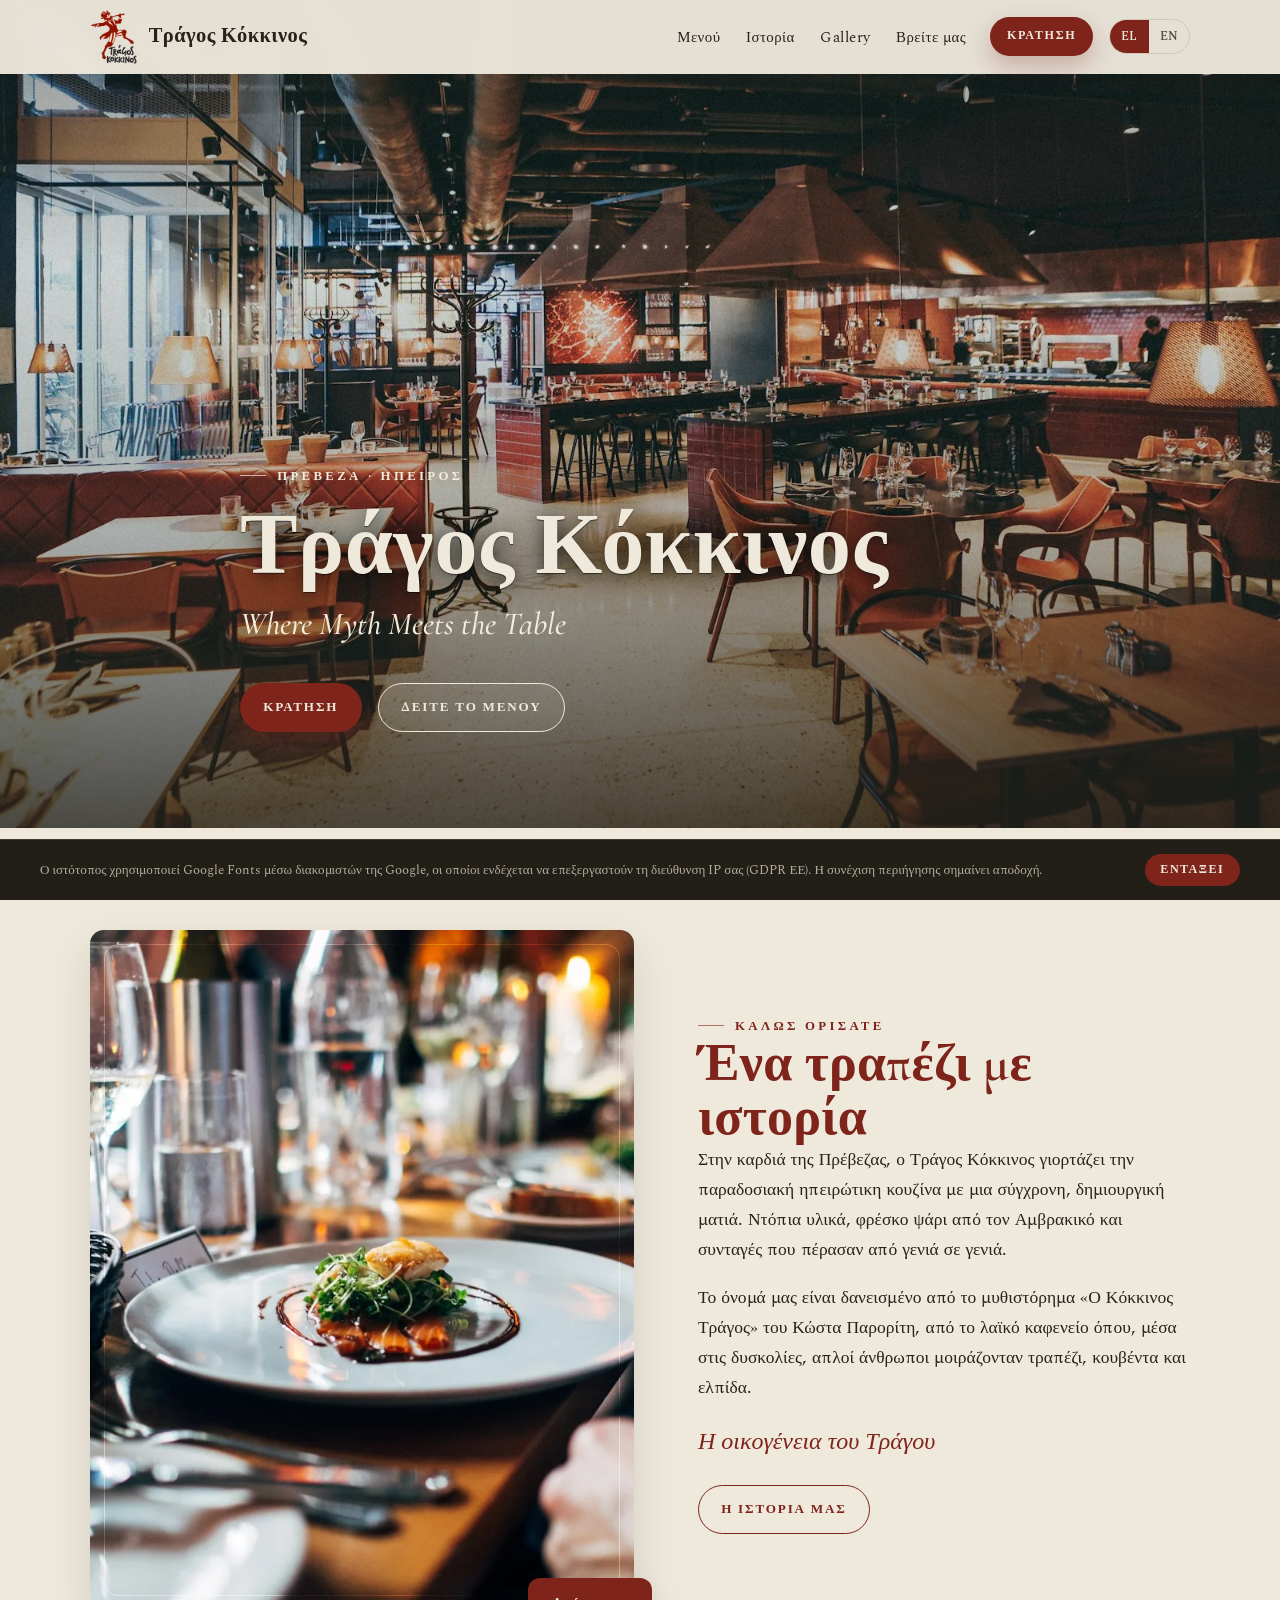
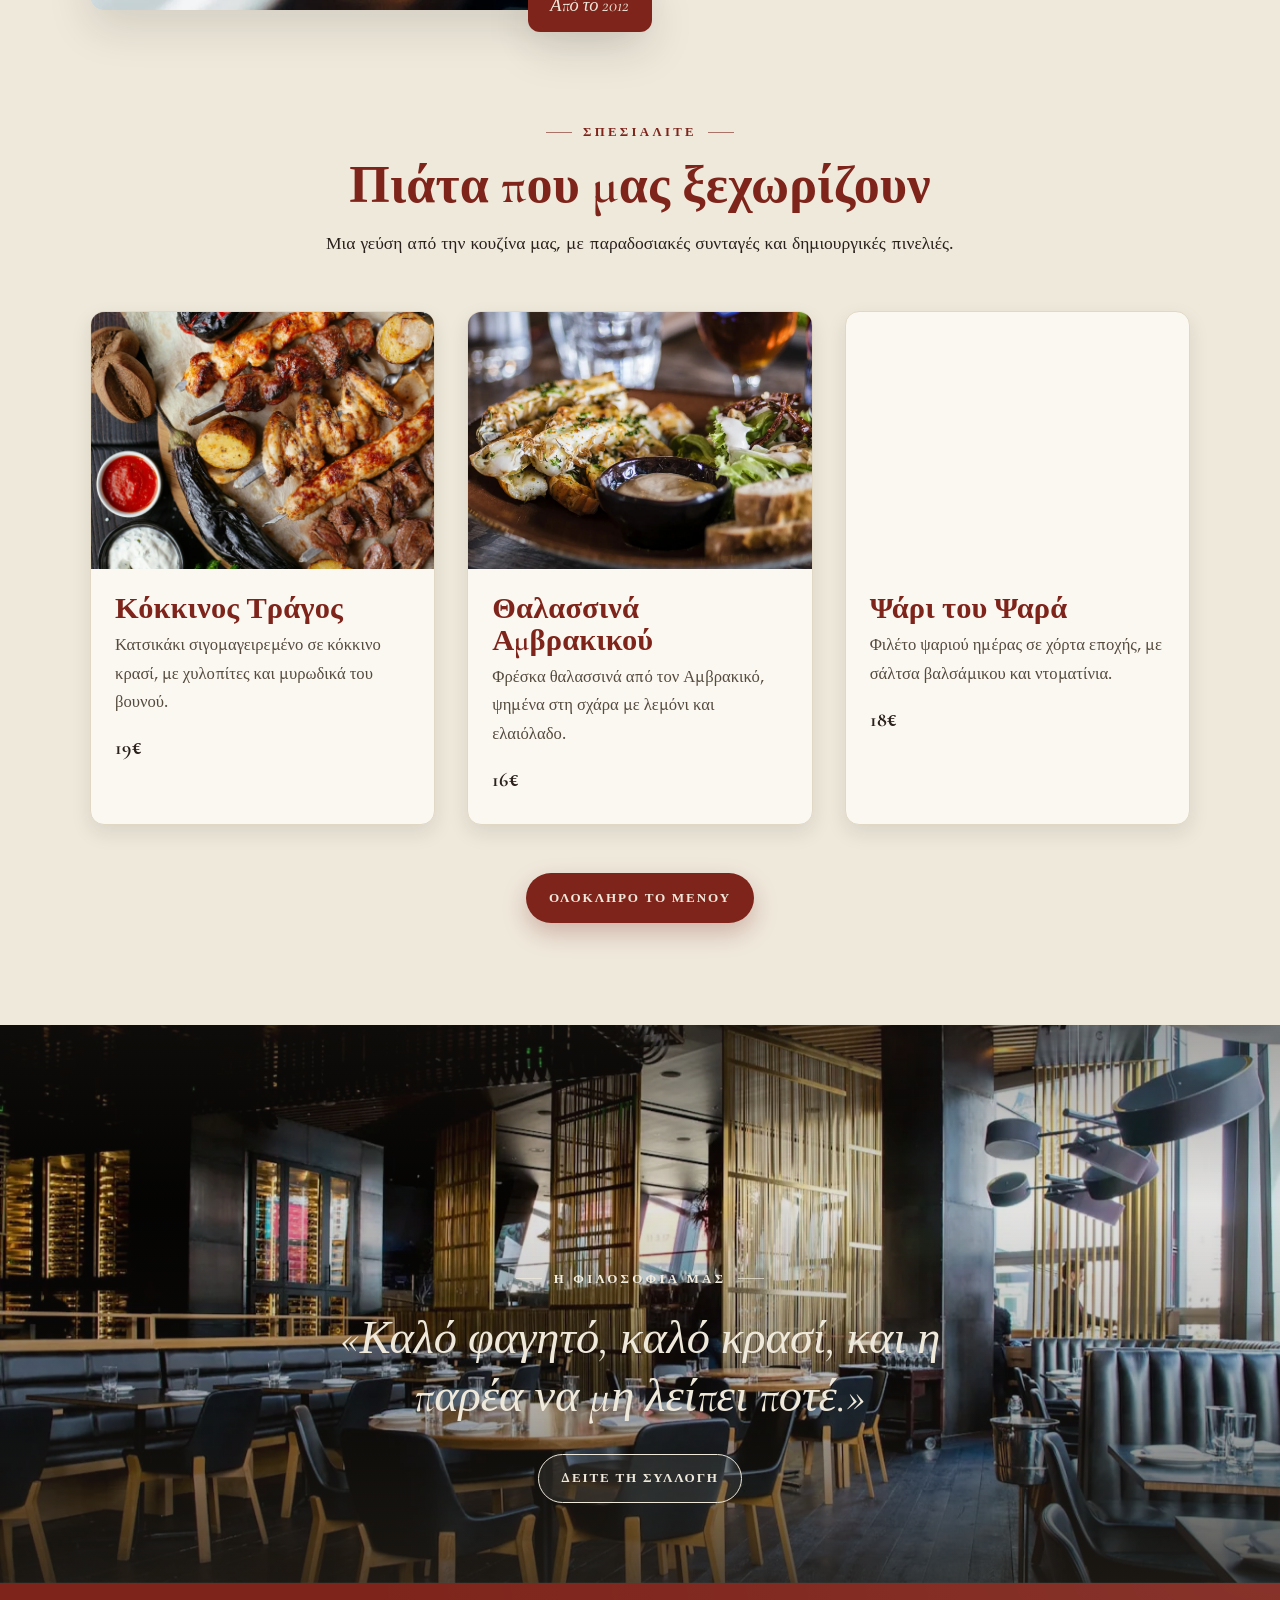
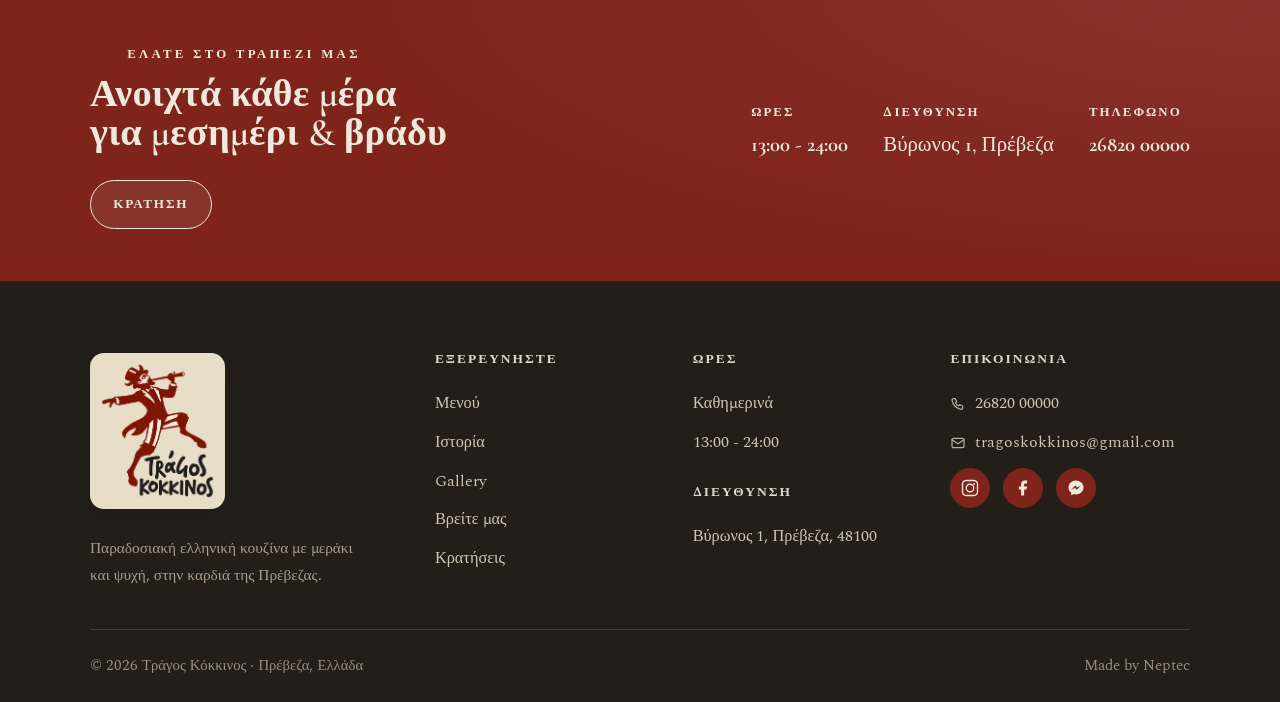
==== commit 0edc5908: "Real contact info: email, Instagram, Facebook + Messenger button - Email hello@tragoskokkinos.gr -> " ====
--- a/index.html
+++ b/index.html
@@ -42,7 +42,7 @@
     "image": "https://tragoskokkinos.gr/assets/img/hero.webp",
     "description": "Παραδοσιακή ελληνική κουζίνα με μεράκι και ψυχή, στην καρδιά της Πρέβεζας.",
     "telephone": "+302682000000",
-    "email": "hello@tragoskokkinos.gr",
+    "email": "tragoskokkinos@gmail.com",
     "address": {
       "@type": "PostalAddress",
       "streetAddress": "Βύρωνος 1",
@@ -65,7 +65,7 @@
     "areaServed": { "@type": "City", "name": "Preveza" },
     "knowsLanguage": ["el","en"],
     "paymentAccepted": "Cash, Credit Card",
-    "sameAs": ["https://instagram.com", "https://facebook.com"],
+    "sameAs": ["https://www.instagram.com/tragoskokkinos", "https://www.facebook.com/p/%CE%A4%CF%81%CE%AC%CE%B3%CE%BF%CF%82-%CE%9A%CF%8C%CE%BA%CE%BA%CE%B9%CE%BD%CE%BF%CF%82-61577458732710/"],
     "servesCuisine": ["Greek", "Mediterranean", "Seafood"],
     "priceRange": "€€",
     "hasMenu": "https://tragoskokkinos.gr/menu",
@@ -249,13 +249,16 @@
         <div class="f-col">
           <h4 data-en="Contact">Επικοινωνία</h4>
           <a class="contact-link" href="tel:+302682000000"><svg viewBox="0 0 24 24" fill="none" stroke="currentColor" stroke-width="1.8" stroke-linecap="round" stroke-linejoin="round"><path d="M5 4h3l2 5-2 1c1 2 3 4 5 5l1-2 5 2v3c0 1-1 2-2 2A16 16 0 0 1 3 6c0-1 1-2 2-2z"/></svg><span data-en="+30 26820 00000">26820 00000</span></a>
-          <a class="contact-link" href="mailto:hello@tragoskokkinos.gr"><svg viewBox="0 0 24 24" fill="none" stroke="currentColor" stroke-width="1.8" stroke-linecap="round" stroke-linejoin="round"><rect x="3" y="5" width="18" height="14" rx="2"/><path d="m3 7 9 6 9-6"/></svg><span>hello@tragoskokkinos.gr</span></a>
+          <a class="contact-link" href="mailto:tragoskokkinos@gmail.com"><svg viewBox="0 0 24 24" fill="none" stroke="currentColor" stroke-width="1.8" stroke-linecap="round" stroke-linejoin="round"><rect x="3" y="5" width="18" height="14" rx="2"/><path d="m3 7 9 6 9-6"/></svg><span>tragoskokkinos@gmail.com</span></a>
           <div class="social">
-            <a href="https://instagram.com" target="_blank" rel="noopener" aria-label="Instagram">
+            <a href="https://www.instagram.com/tragoskokkinos" target="_blank" rel="noopener" aria-label="Instagram">
               <svg viewBox="0 0 24 24" fill="none" stroke="currentColor" stroke-width="1.8" stroke-linecap="round" stroke-linejoin="round"><rect x="2" y="2" width="20" height="20" rx="5"/><circle cx="12" cy="12" r="5"/><circle cx="17.5" cy="6.5" r="1.2" fill="currentColor" stroke="none"/></svg>
             </a>
-            <a href="https://facebook.com" target="_blank" rel="noopener" aria-label="Facebook">
+            <a href="https://www.facebook.com/p/%CE%A4%CF%81%CE%AC%CE%B3%CE%BF%CF%82-%CE%9A%CF%8C%CE%BA%CE%BA%CE%B9%CE%BD%CE%BF%CF%82-61577458732710/" target="_blank" rel="noopener" aria-label="Facebook">
               <svg viewBox="0.5 0 24 24" fill="currentColor"><path d="M18 2h-3a5 5 0 0 0-5 5v3H7v4h3v8h4v-8h3l1-4h-4V7a1 1 0 0 1 1-1h3z"/></svg>
+            </a>
+            <a href="https://m.me/61577458732710" target="_blank" rel="noopener" aria-label="Messenger">
+              <svg viewBox="0 0 24 24" fill="currentColor"><path d="M12 2C6.48 2 2 6.14 2 11.26c0 2.92 1.44 5.52 3.69 7.21V22l3.38-1.86c.9.25 1.86.38 2.93.38 5.52 0 10-4.14 10-9.26S17.52 2 12 2zm1.07 12.47-2.55-2.72-4.97 2.72 5.47-5.81 2.61 2.72 4.9-2.72-5.46 5.81z"/></svg>
             </a>
           </div>
         </div>
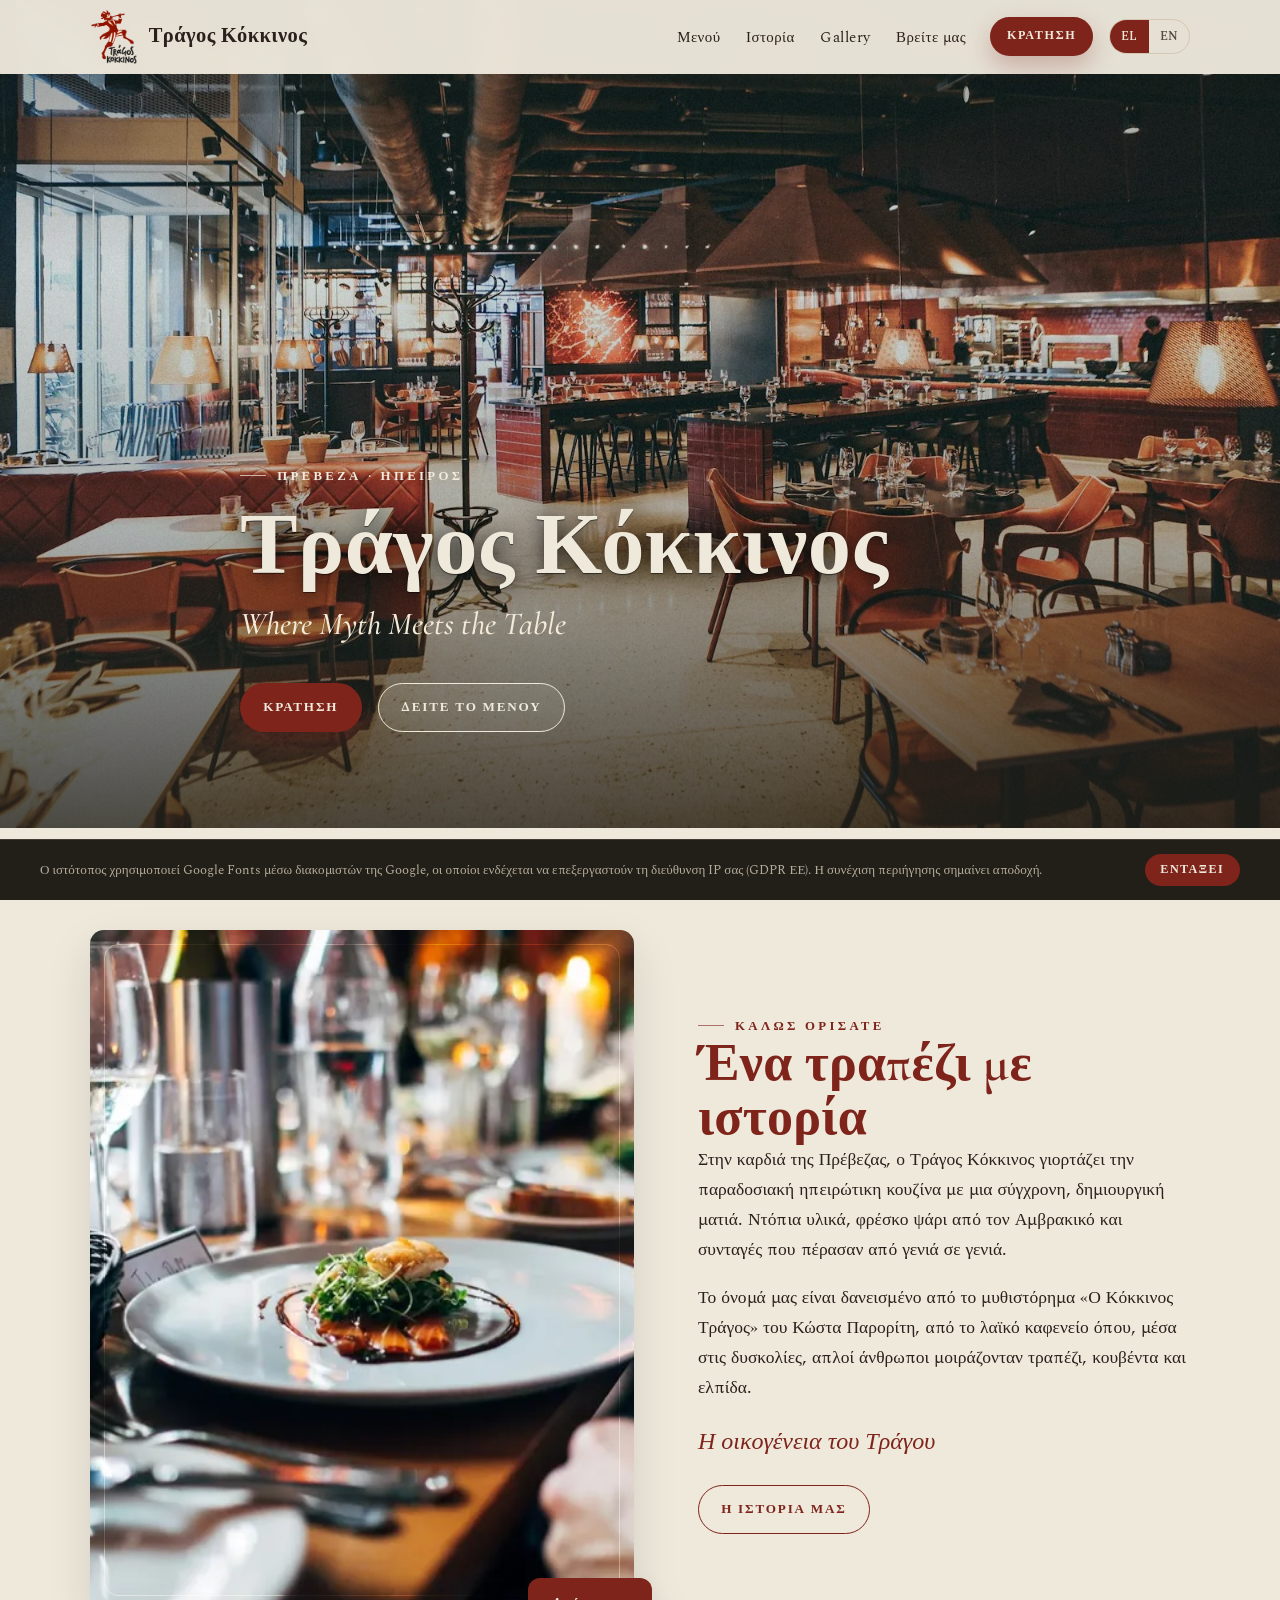
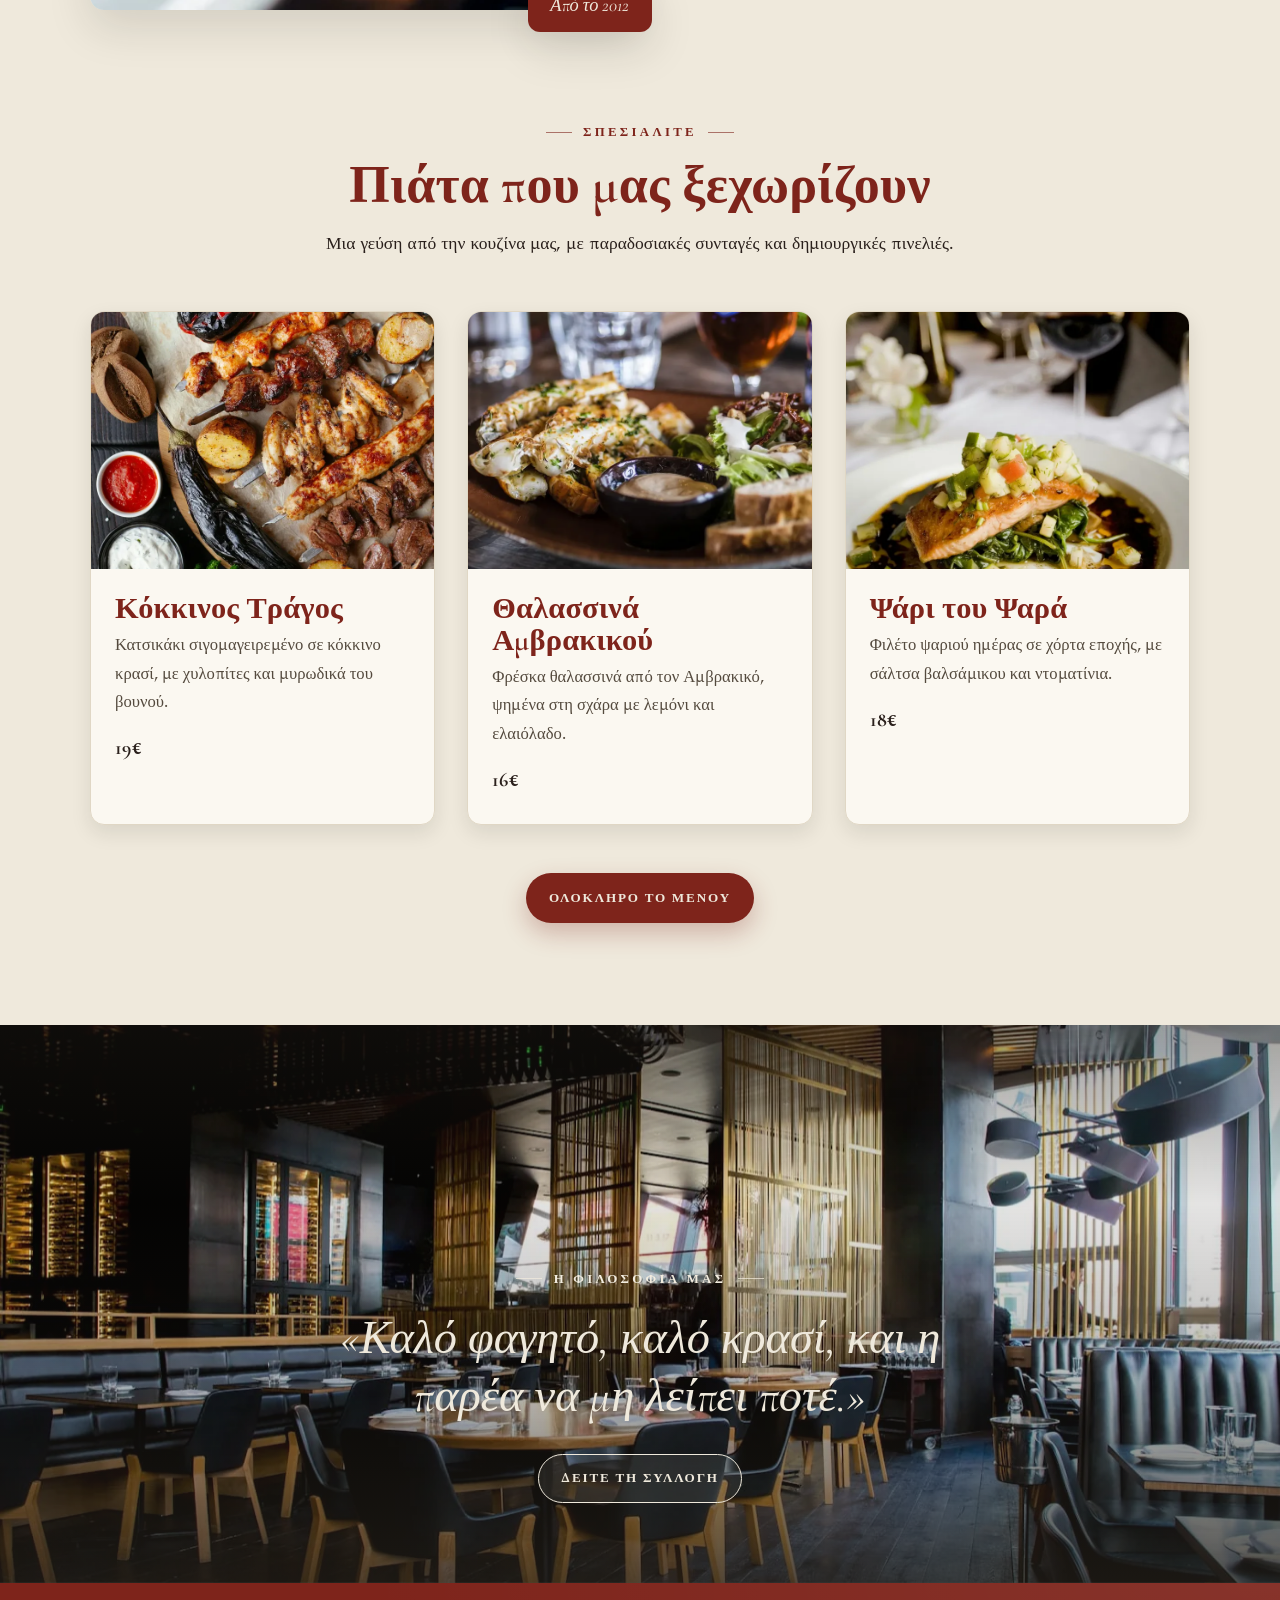
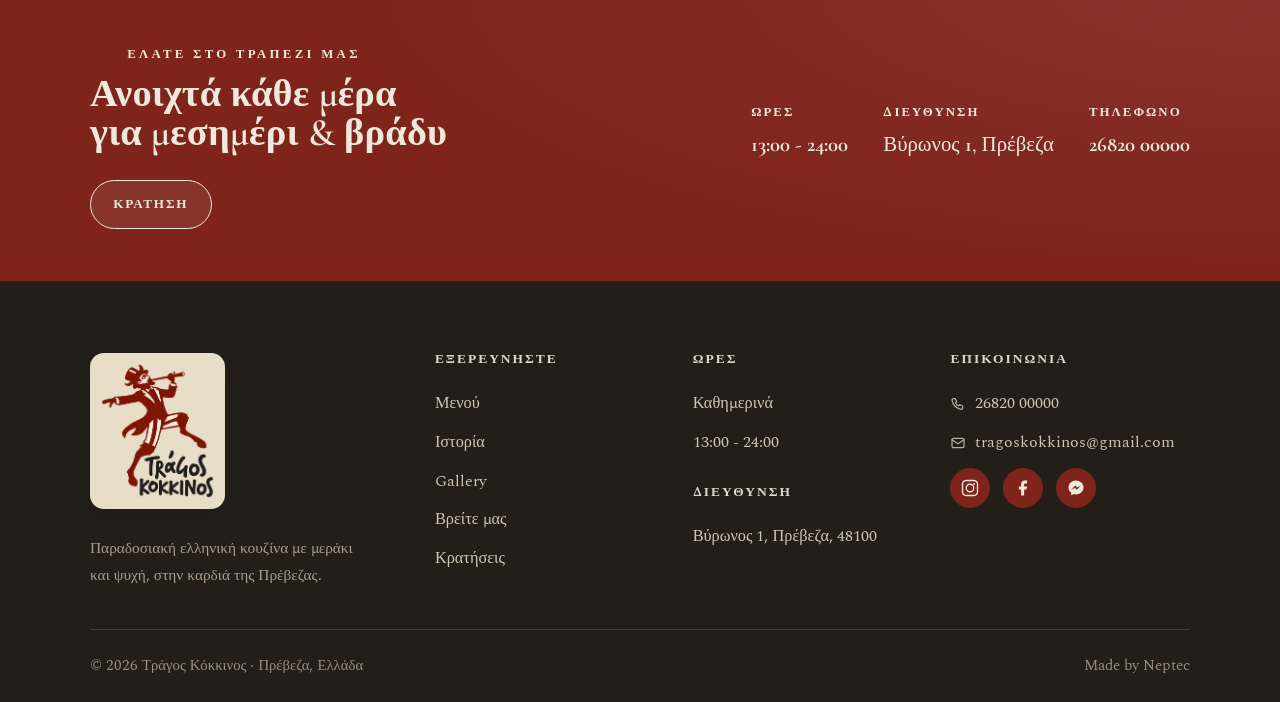
==== commit e0ee25ad: "Consistency pass: skip-link i18n, label wording, responsive images - Skip link now Greek by default " ====
--- a/index.html
+++ b/index.html
@@ -75,7 +75,7 @@
   </script>
 </head>
 <body>
-  <a class="skip-link" href="#main">Skip to content</a>
+  <a class="skip-link" href="#main" data-en="Skip to content">Μετάβαση στο περιεχόμενο</a>
 
   <div id="site-intro" aria-hidden="true" role="presentation">
     <div class="si-inner">
@@ -130,7 +130,7 @@
     <section class="section">
       <div class="container split">
         <div class="split-media" data-reveal>
-          <img src="assets/img/dining.webp" alt="Candlelit plate with wine" loading="lazy" decoding="async">
+          <img src="assets/img/dining.webp" srcset="assets/img/dining-sm.webp 800w, assets/img/dining.webp 1400w" sizes="(max-width:980px) 100vw, 50vw" alt="Candlelit plate with wine" loading="lazy" decoding="async">
           <span class="frame"></span>
           <span class="tag-badge script" data-en="Since 2012">Από το 2012</span>
         </div>
@@ -155,7 +155,7 @@
         </div>
         <div class="cards-3">
           <article class="dish-card" data-reveal>
-            <div class="img-wrap"><img src="assets/img/sig-1.webp" alt="Grilled kid goat with herbs" loading="lazy" decoding="async"></div>
+            <div class="img-wrap"><img src="assets/img/sig-1.webp" srcset="assets/img/sig-1-sm.webp 800w, assets/img/sig-1.webp 1400w" sizes="(max-width:600px) 100vw, (max-width:980px) 50vw, 33vw" alt="Grilled kid goat with herbs" loading="lazy" decoding="async"></div>
             <div class="card-body">
               <h3 data-en="The Red Goat">Κόκκινος Τράγος</h3>
               <p data-en="Kid goat slow-braised in red wine with hilopites and mountain herbs.">Κατσικάκι σιγομαγειρεμένο σε κόκκινο κρασί, με χυλοπίτες και μυρωδικά του βουνού.</p>
@@ -163,7 +163,7 @@
             </div>
           </article>
           <article class="dish-card" data-reveal data-reveal-delay="1">
-            <div class="img-wrap"><img src="assets/img/sig-2.webp" alt="Grilled seafood plate with lemon" loading="lazy" decoding="async"></div>
+            <div class="img-wrap"><img src="assets/img/sig-2.webp" srcset="assets/img/sig-2-sm.webp 800w, assets/img/sig-2.webp 1400w" sizes="(max-width:600px) 100vw, (max-width:980px) 50vw, 33vw" alt="Grilled seafood plate with lemon" loading="lazy" decoding="async"></div>
             <div class="card-body">
               <h3 data-en="Amvrakikos Seafood">Θαλασσινά Αμβρακικού</h3>
               <p data-en="Fresh seafood from the Amvrakikos Gulf, grilled with lemon and olive oil.">Φρέσκα θαλασσινά από τον Αμβρακικό, ψημένα στη σχάρα με λεμόνι και ελαιόλαδο.</p>
@@ -171,7 +171,7 @@
             </div>
           </article>
           <article class="dish-card" data-reveal data-reveal-delay="2">
-            <div class="img-wrap"><img src="assets/img/sig-3.webp" alt="Fish fillet on seasonal greens" loading="lazy" decoding="async"></div>
+            <div class="img-wrap"><img src="assets/img/sig-3.webp" srcset="assets/img/sig-3-sm.webp 800w, assets/img/sig-3.webp 1400w" sizes="(max-width:600px) 100vw, (max-width:980px) 50vw, 33vw" alt="Fish fillet on seasonal greens" loading="lazy" decoding="async"></div>
             <div class="card-body">
               <h3 data-en="Catch of the Day">Ψάρι του Ψαρά</h3>
               <p data-en="Fillet of the day on seasonal greens, with balsamic and cherry tomatoes.">Φιλέτο ψαριού ημέρας σε χόρτα εποχής, με σάλτσα βαλσάμικου και ντοματίνια.</p>
@@ -187,7 +187,7 @@
 
     <!-- ATMOSPHERE QUOTE -->
     <section class="hero" style="min-height:62vh">
-      <div class="hero-bg"><img src="assets/img/interior.webp" alt="Warm restaurant interior" loading="lazy"></div>
+      <div class="hero-bg"><img src="assets/img/interior.webp" srcset="assets/img/interior-sm.webp 800w, assets/img/interior.webp 1400w" sizes="100vw" alt="Warm restaurant interior" loading="lazy"></div>
       <div class="container hero-inner" style="max-width:760px;text-align:center;margin-inline:auto;padding-bottom:clamp(3rem,7vw,5rem)">
         <span class="eyebrow flank" style="justify-content:center" data-en="Our philosophy">Η φιλοσοφία μας</span>
         <p class="script" style="font-size:clamp(1.7rem,4vw,2.9rem);color:var(--beige);margin:1.2rem auto 1.8rem;line-height:1.25" data-en="“Good food, good wine, and company that never runs dry.”">«Καλό φαγητό, καλό κρασί, και η παρέα να μη λείπει ποτέ.»</p>
@@ -213,7 +213,7 @@
             <div class="bi-value" data-en-html='<span class="n">1</span> Vyronos St, Preveza'>Βύρωνος <span class="n">1</span>, Πρέβεζα</div>
           </div>
           <div>
-            <div class="bi-label" data-en="Call">Τηλέφωνο</div>
+            <div class="bi-label" data-en="Phone">Τηλέφωνο</div>
             <a class="bi-value" href="tel:+302682000000" data-en="+30 26820 00000">26820 00000</a>
           </div>
         </div>
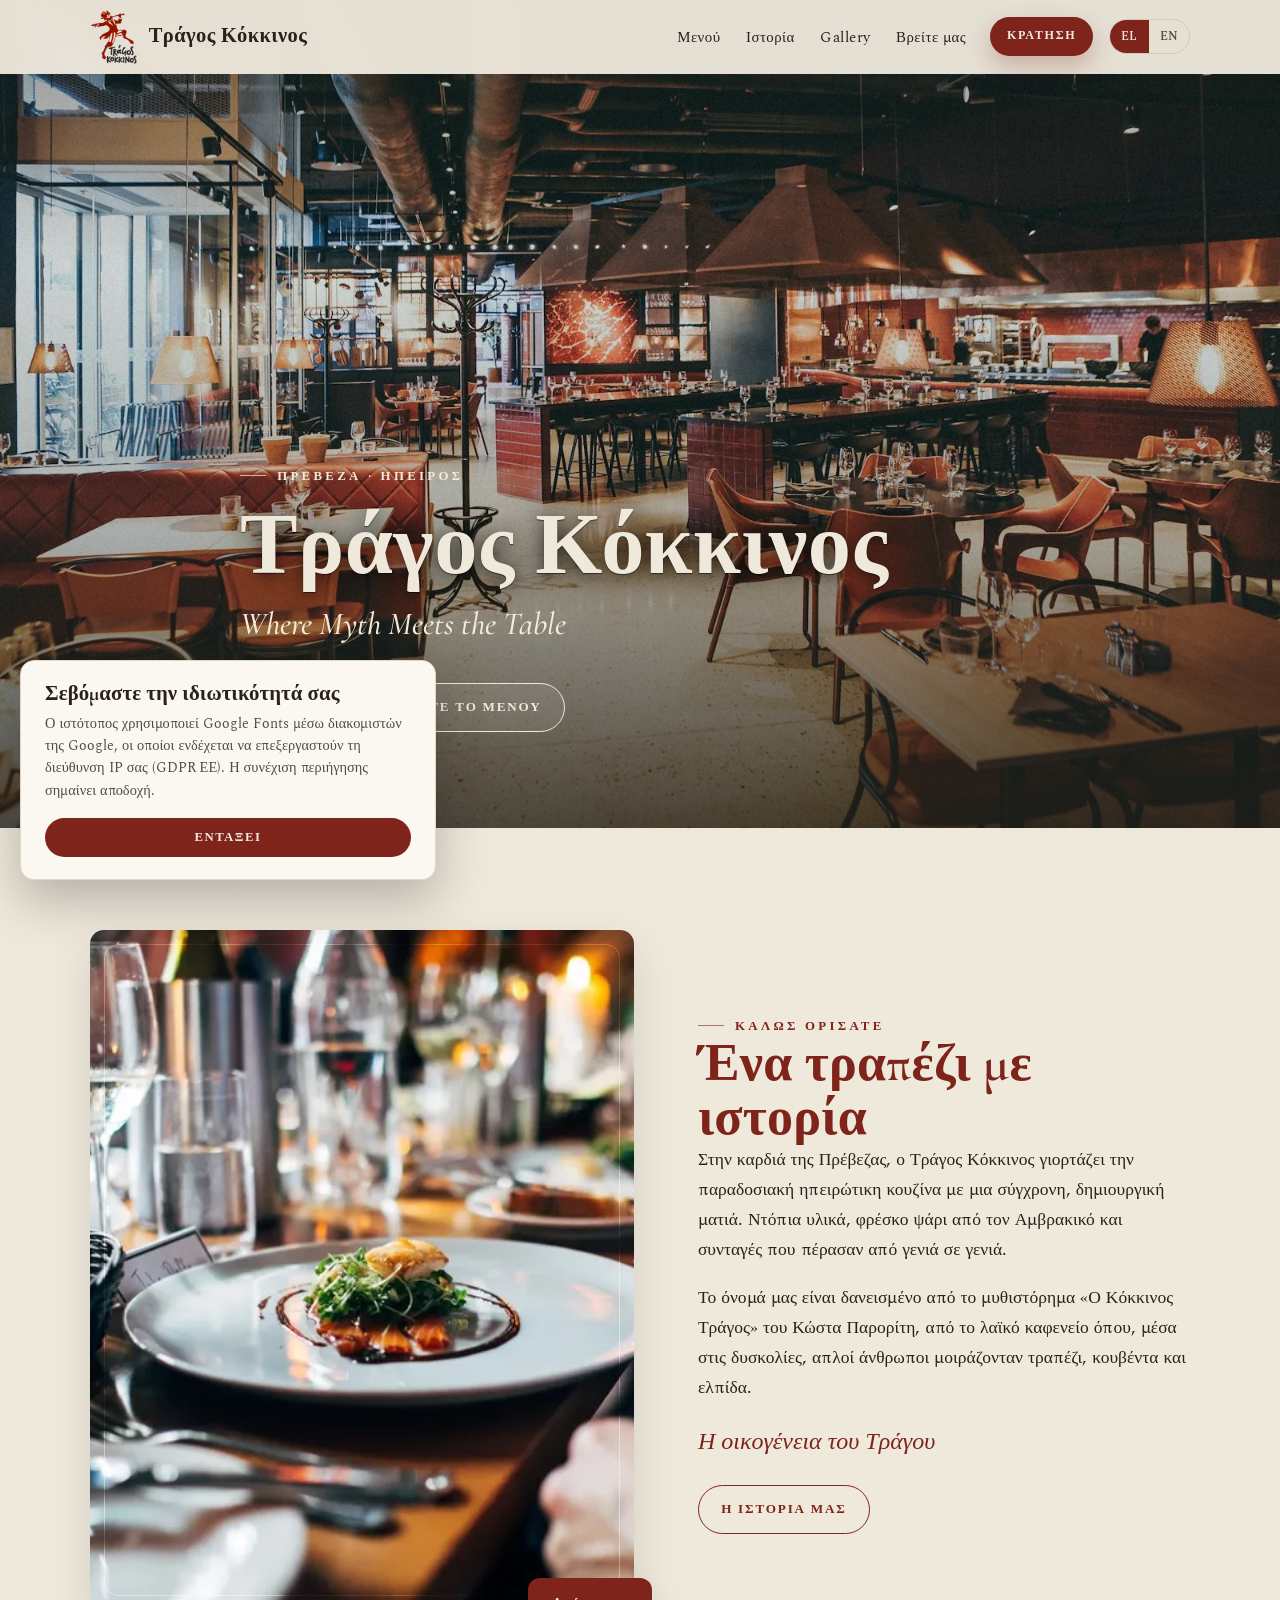
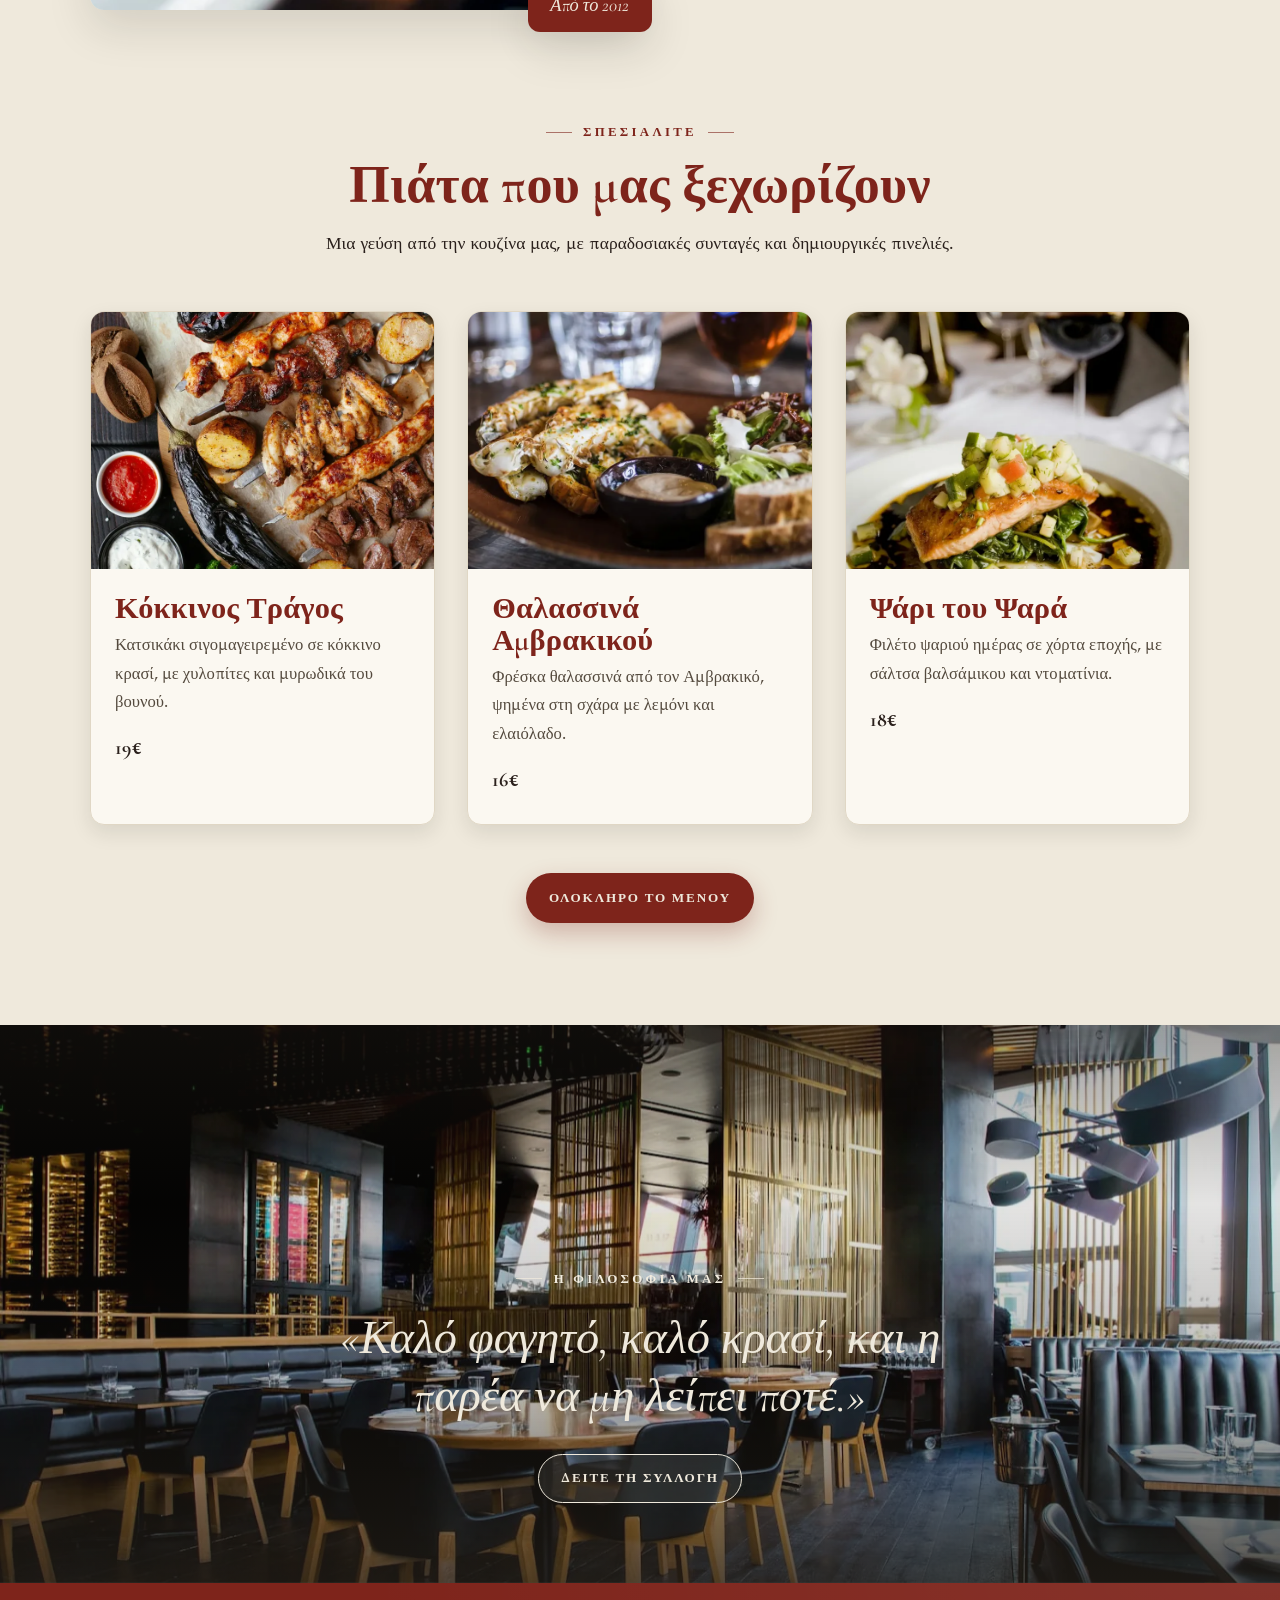
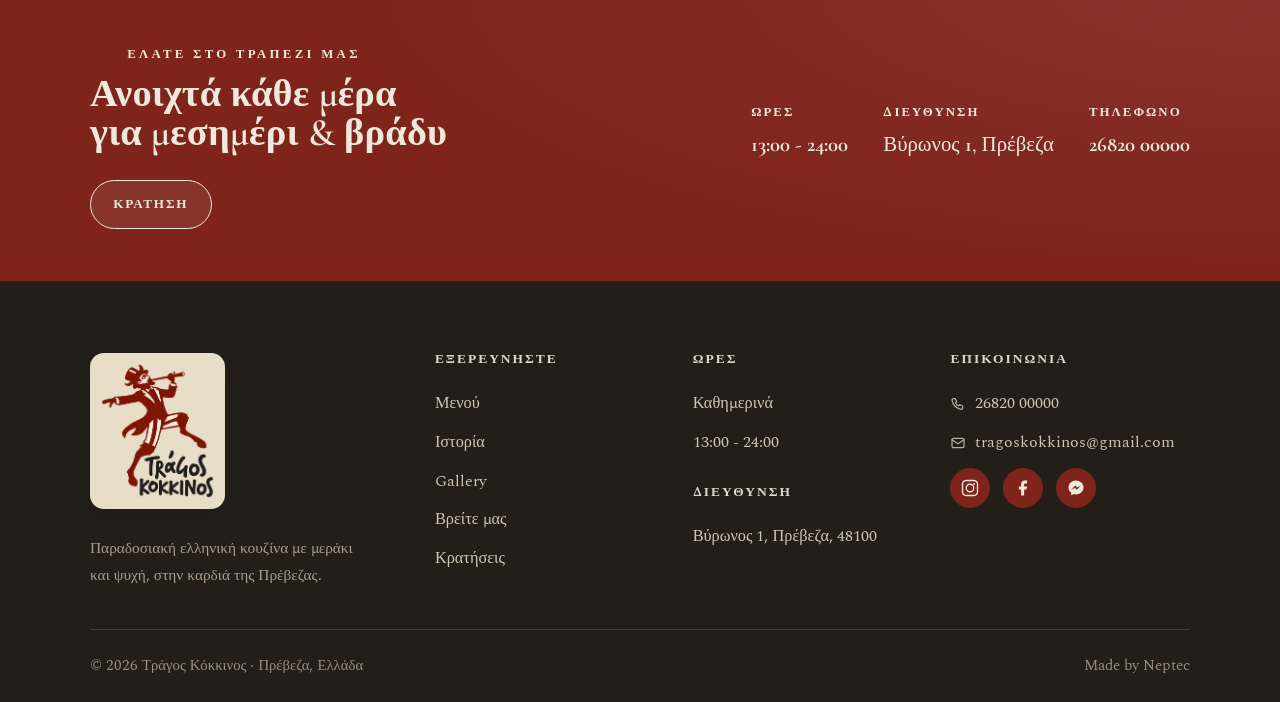
==== commit 9cc749a9: "GDPR banner: floating card style, ported from the gift project Replaced the full-width brown bottom " ====
--- a/index.html
+++ b/index.html
@@ -273,6 +273,7 @@
 
   <!-- GDPR cookie notice -->
   <div class="cookie-bar" id="cookie-bar" role="region" aria-label="Cookie notice / Ειδοποίηση cookies">
+    <h3 data-en="We value your privacy">Σεβόμαστε την ιδιωτικότητά σας</h3>
     <p data-en="This site uses Google Fonts served from Google's servers, which may process your IP address (EU GDPR). Continuing means you accept this.">Ο ιστότοπος χρησιμοποιεί Google Fonts μέσω διακομιστών της Google, οι οποίοι ενδέχεται να επεξεργαστούν τη διεύθυνση IP σας (GDPR ΕΕ). Η συνέχιση περιήγησης σημαίνει αποδοχή.</p>
     <button class="cookie-bar-btn" id="cookie-ok" type="button" data-en="Got it">Εντάξει</button>
   </div>
--- a/assets/css/styles.css
+++ b/assets/css/styles.css
@@ -32,7 +32,7 @@
 
 /* ---------- reset ---------- */
 *,*::before,*::after{box-sizing:border-box;margin:0;padding:0}
-html{scroll-behavior:smooth;-webkit-text-size-adjust:100%;background:var(--beige)}
+html{scroll-behavior:smooth;-webkit-text-size-adjust:100%;background:var(--beige);-webkit-tap-highlight-color:transparent}
 body{
   font-family:var(--font-body);
   color:var(--ink);
@@ -394,12 +394,20 @@
 .footer-brand p{color:#A99F8C;margin-top:1.1rem;font-size:.96rem;max-width:34ch}
 .site-footer h4{font-family:var(--font-body);font-size:.84rem;letter-spacing:.15em;text-transform:uppercase;color:var(--beige);margin-bottom:1.1rem;font-weight:600;opacity:.92}
 .site-footer .f-col a,.site-footer .f-col li{display:block;color:#CFC6B4;padding:.34rem 0;font-size:1.02rem;transition:color .2s}
-.site-footer .f-col a.contact-link{display:inline-flex;align-items:center;gap:.55rem}
+.site-footer .f-col a.contact-link{display:flex;align-items:center;gap:.55rem} /* flex (not inline-flex): each contact on its own line at every width */
 .site-footer .f-col a.contact-link svg{width:16px;height:16px;flex:none;opacity:.85}
-.site-footer .f-col a:hover{color:var(--beige)}
+/* hover colors only on devices with a real pointer - stops "stuck" tap highlights on touch.
+   On touch, the same effect plays via .tap-active (added on tap, auto-removed). */
+@media (hover:hover){
+  .site-footer .f-col a:hover{color:var(--beige)}
+}
+.site-footer .f-col a.tap-active{color:var(--beige)}
 .social{display:flex;gap:.8rem;margin-top:.4rem}
 .site-footer .social a{width:40px;height:40px;border-radius:50%;border:1px solid var(--ox);background:var(--ox);display:flex;align-items:center;justify-content:center;color:var(--beige);padding:0;font-size:inherit;transition:background .2s,color .2s,border-color .2s}
-.site-footer .social a:hover{background:var(--beige);color:var(--ox);border-color:var(--beige)}
+@media (hover:hover){
+  .site-footer .social a:hover{background:var(--beige);color:var(--ox);border-color:var(--beige)}
+}
+.site-footer .social a.tap-active{background:var(--beige);color:var(--ox);border-color:var(--beige)}
 .social svg{width:18px;height:18px;display:block}
 .footer-bottom{border-top:1px solid rgba(239,233,220,.14);margin-top:2.5rem;padding-top:1.4rem;display:flex;flex-wrap:wrap;justify-content:space-between;gap:.6rem;font-size:.92rem;color:#9A9080}
 
@@ -467,25 +475,29 @@
   .hero-bg img{animation:none}
 }
 
-/* ---------- cookie / GDPR banner ---------- */
+/* ---------- cookie / GDPR banner (floating card, like the gift project) ---------- */
 .cookie-bar{
-  position:fixed;bottom:0;left:0;right:0;z-index:150;
-  background:var(--brown);color:#CFC6B4;
-  display:flex;align-items:center;gap:1.2rem;
-  padding:.85rem clamp(1.25rem,4vw,2.5rem);
-  border-top:1px solid rgba(239,233,220,.15);
-  transform:translateY(100%);transition:transform .4s var(--ease);
-}
-.cookie-bar.visible{transform:translateY(0)}
-.cookie-bar p{margin:0;max-width:none;font-size:.82rem;opacity:.85;flex:1}
+  position:fixed;bottom:1.25rem;left:1.25rem;z-index:150;
+  max-width:26rem;
+  background:var(--paper);color:var(--ink);
+  border:1px solid var(--line);border-radius:var(--radius);
+  box-shadow:0 20px 50px rgba(34,30,24,.28);
+  padding:1.4rem 1.5rem;
+  opacity:0;transform:translateY(20px);pointer-events:none;
+  transition:opacity .4s var(--ease),transform .4s var(--ease);
+}
+.cookie-bar.visible{opacity:1;transform:none;pointer-events:auto}
+.cookie-bar h3{font-family:var(--font-display);font-size:1.3rem;font-weight:700;color:var(--ink);margin:0 0 .5rem}
+.cookie-bar p{margin:0 0 1rem;max-width:none;font-size:.9rem;line-height:1.55;color:var(--muted)}
 .cookie-bar-btn{
-  flex:none;background:var(--ox);color:var(--beige);border:none;border-radius:999px;
-  padding:.48em 1.3em;font-family:var(--font-body);font-size:.76rem;font-weight:600;
+  width:100%;background:var(--ox);color:var(--beige);border:none;border-radius:999px;
+  padding:.65em 1.3em;font-family:var(--font-body);font-size:.8rem;font-weight:600;
   letter-spacing:.12em;text-transform:uppercase;cursor:pointer;white-space:nowrap;
-  transition:background .2s var(--ease);
-}
-.cookie-bar-btn:hover{background:var(--ox-deep)}
-@media(max-width:600px){.cookie-bar{flex-direction:column;align-items:flex-start;gap:.7rem}}
+  transition:background .2s var(--ease),transform .2s var(--ease);
+}
+.cookie-bar-btn:hover{background:var(--ox-deep);transform:translateY(-1px)}
+@media(max-width:720px){.cookie-bar{left:.75rem;right:.75rem;bottom:.75rem;max-width:none}}
+@media(prefers-reduced-motion:reduce){.cookie-bar{transition:opacity .2s ease;transform:none}}
 
 /* ---------- print (menu page) ---------- */
 @media print{
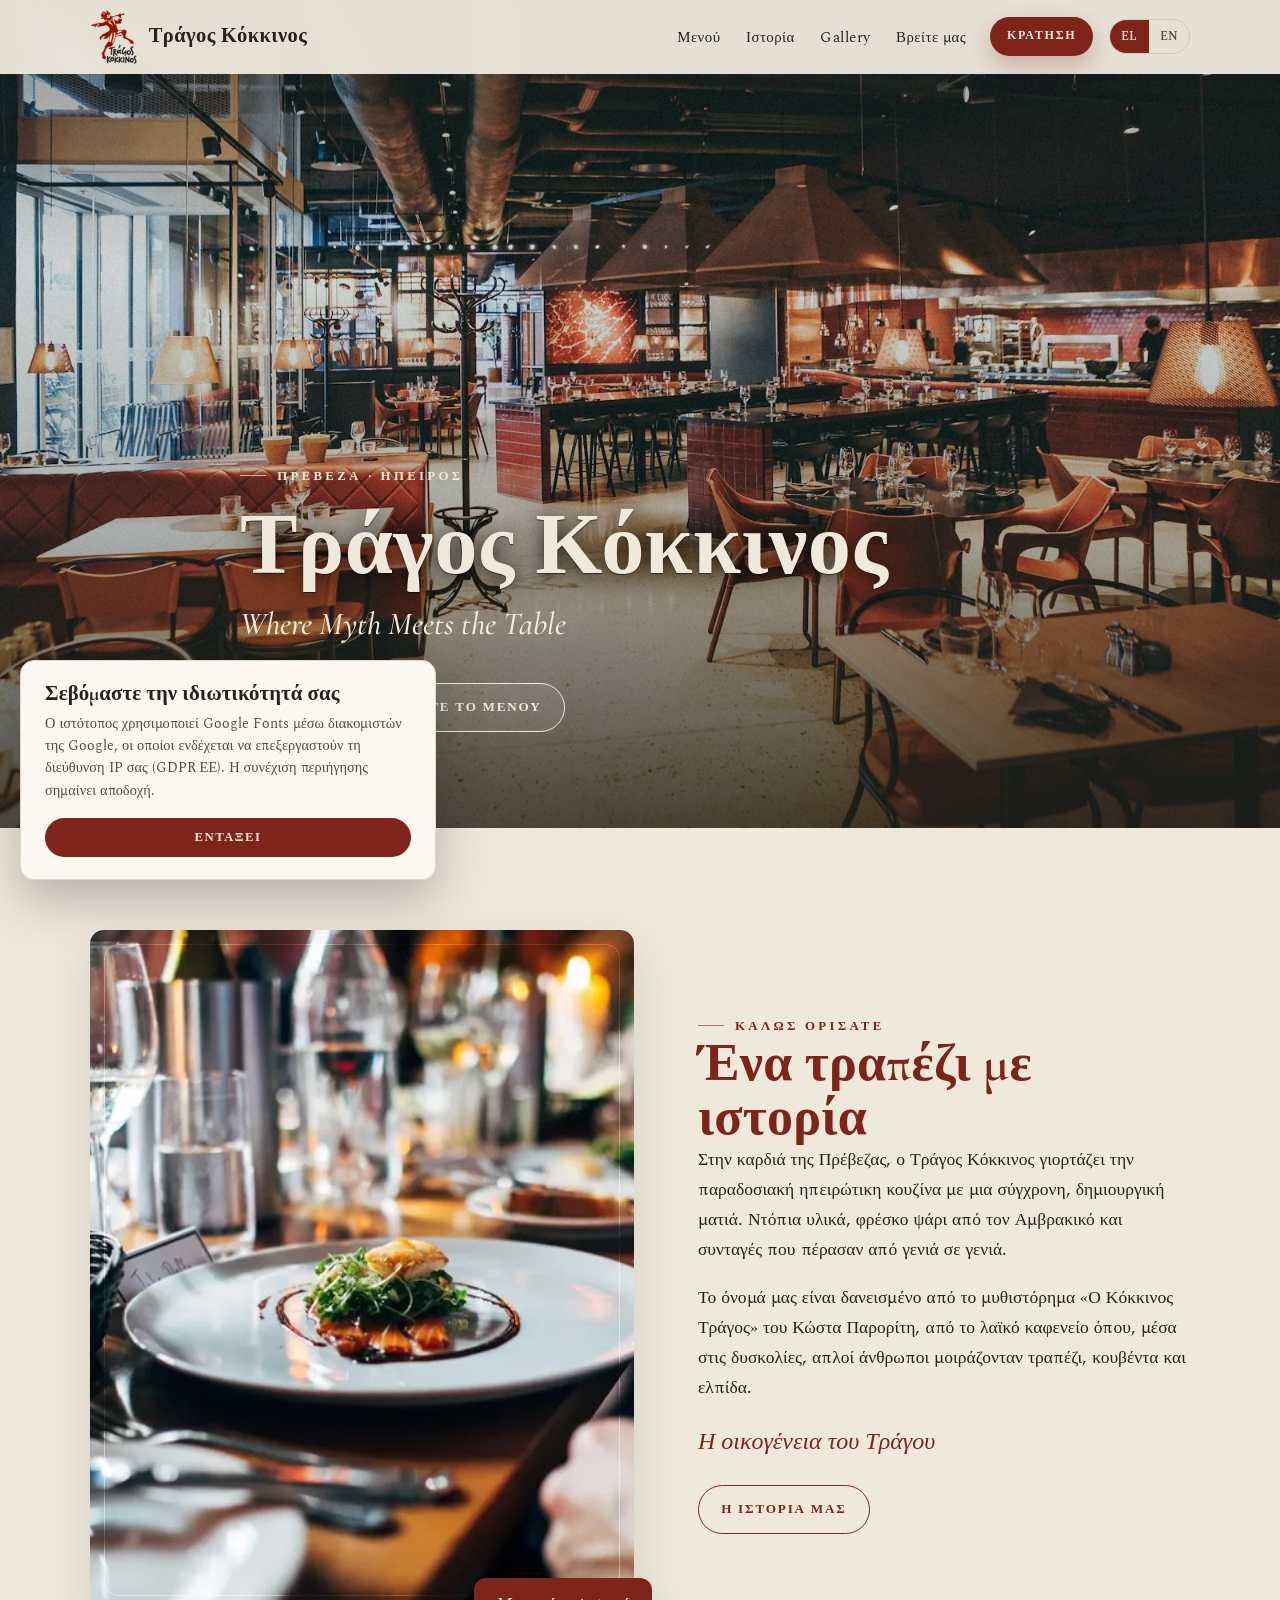
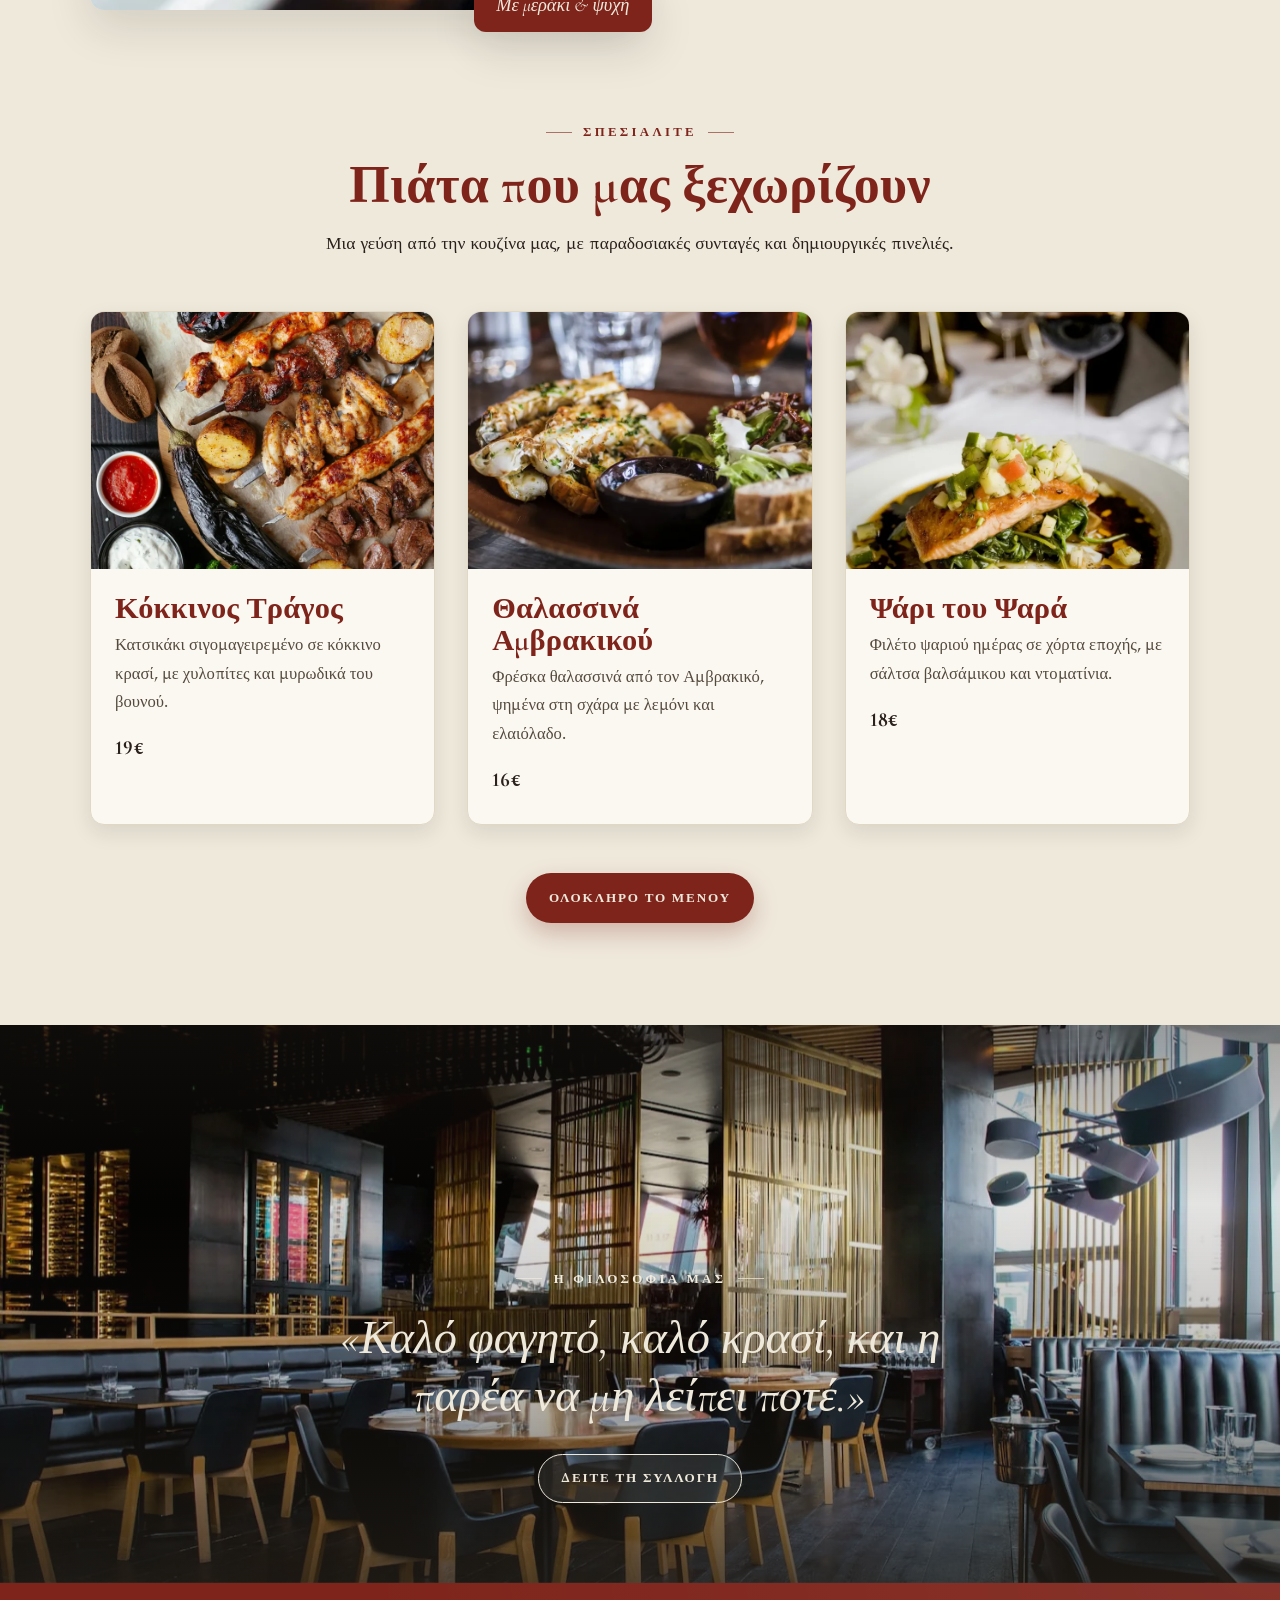
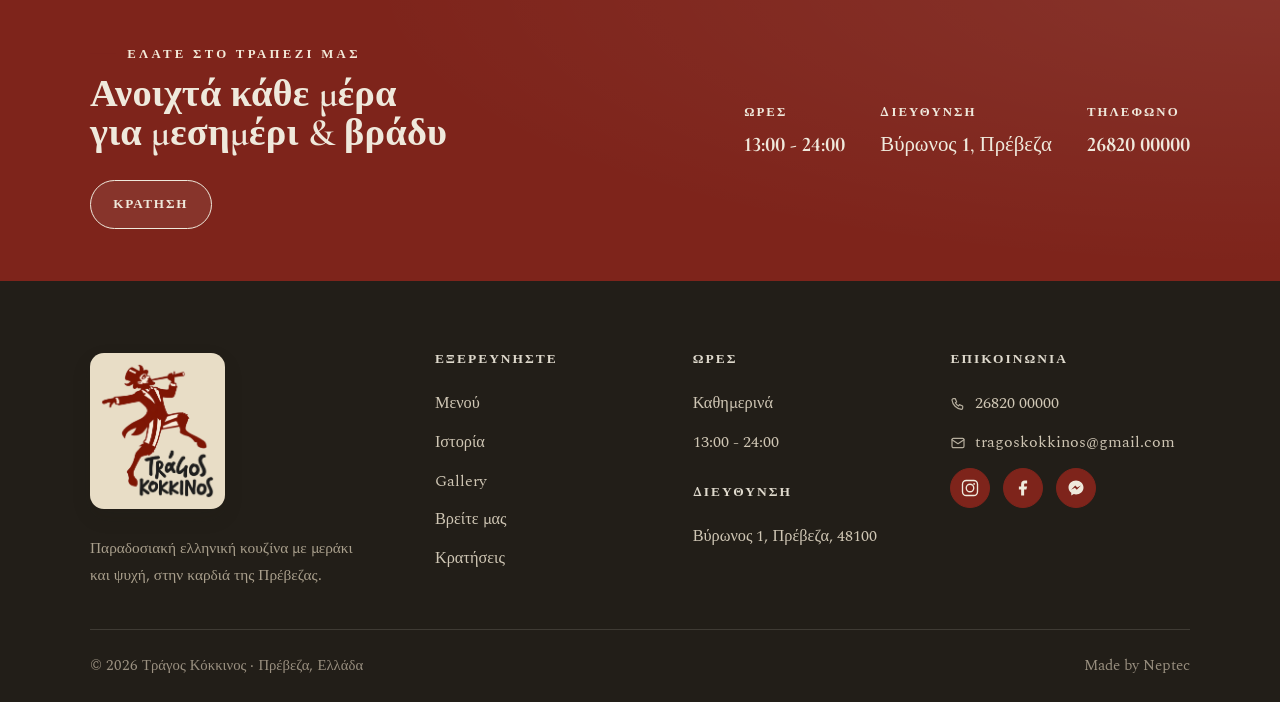
==== commit 4326dcd8: "Lining digits site-wide; replace false "Since 2012" badge - font-variant-numeric:lining-nums moved t" ====
--- a/index.html
+++ b/index.html
@@ -132,7 +132,7 @@
         <div class="split-media" data-reveal>
           <img src="assets/img/dining.webp" srcset="assets/img/dining-sm.webp 800w, assets/img/dining.webp 1400w" sizes="(max-width:980px) 100vw, 50vw" alt="Candlelit plate with wine" loading="lazy" decoding="async">
           <span class="frame"></span>
-          <span class="tag-badge script" data-en="Since 2012">Από το 2012</span>
+          <span class="tag-badge script" data-en="With meraki &amp; soul">Με μεράκι &amp; ψυχή</span>
         </div>
         <div class="split-body" data-reveal data-reveal-delay="1">
           <span class="eyebrow" data-en="Welcome">Καλώς ορίσατε</span>
--- a/assets/css/styles.css
+++ b/assets/css/styles.css
@@ -40,6 +40,7 @@
   font-size:clamp(16px,calc(1rem + .15vw),17.5px);
   line-height:1.72;
   font-weight:400;
+  font-variant-numeric:lining-nums; /* even cap-height digits site-wide (inherits: prices, hours, phones) */
   -webkit-font-smoothing:antialiased;
   text-rendering:optimizeLegibility;
   overflow-x:hidden;
@@ -239,7 +240,7 @@
 .band h2{color:var(--beige);font-size:clamp(1.7rem,3vw,2.5rem)}
 .band .band-info{display:flex;flex-wrap:wrap;gap:2.2rem}
 .band .band-info .bi-label{font-size:.8rem;letter-spacing:.16em;text-transform:uppercase;margin-bottom:.3rem;font-weight:600}
-.band .band-info .bi-value{font-family:var(--font-display);font-size:1.3rem;font-weight:500}
+.band .band-info .bi-value{font-family:var(--font-display);font-size:1.3rem;font-weight:500;font-variant-numeric:lining-nums} /* lining digits, like /directions */
 .band .band-info .bi-value .n{font-weight:700}
 .band .band-info a.bi-value{font-weight:700} /* phone: all numbers */
 html[lang="en"] .band .band-info .bi-value{font-weight:700}
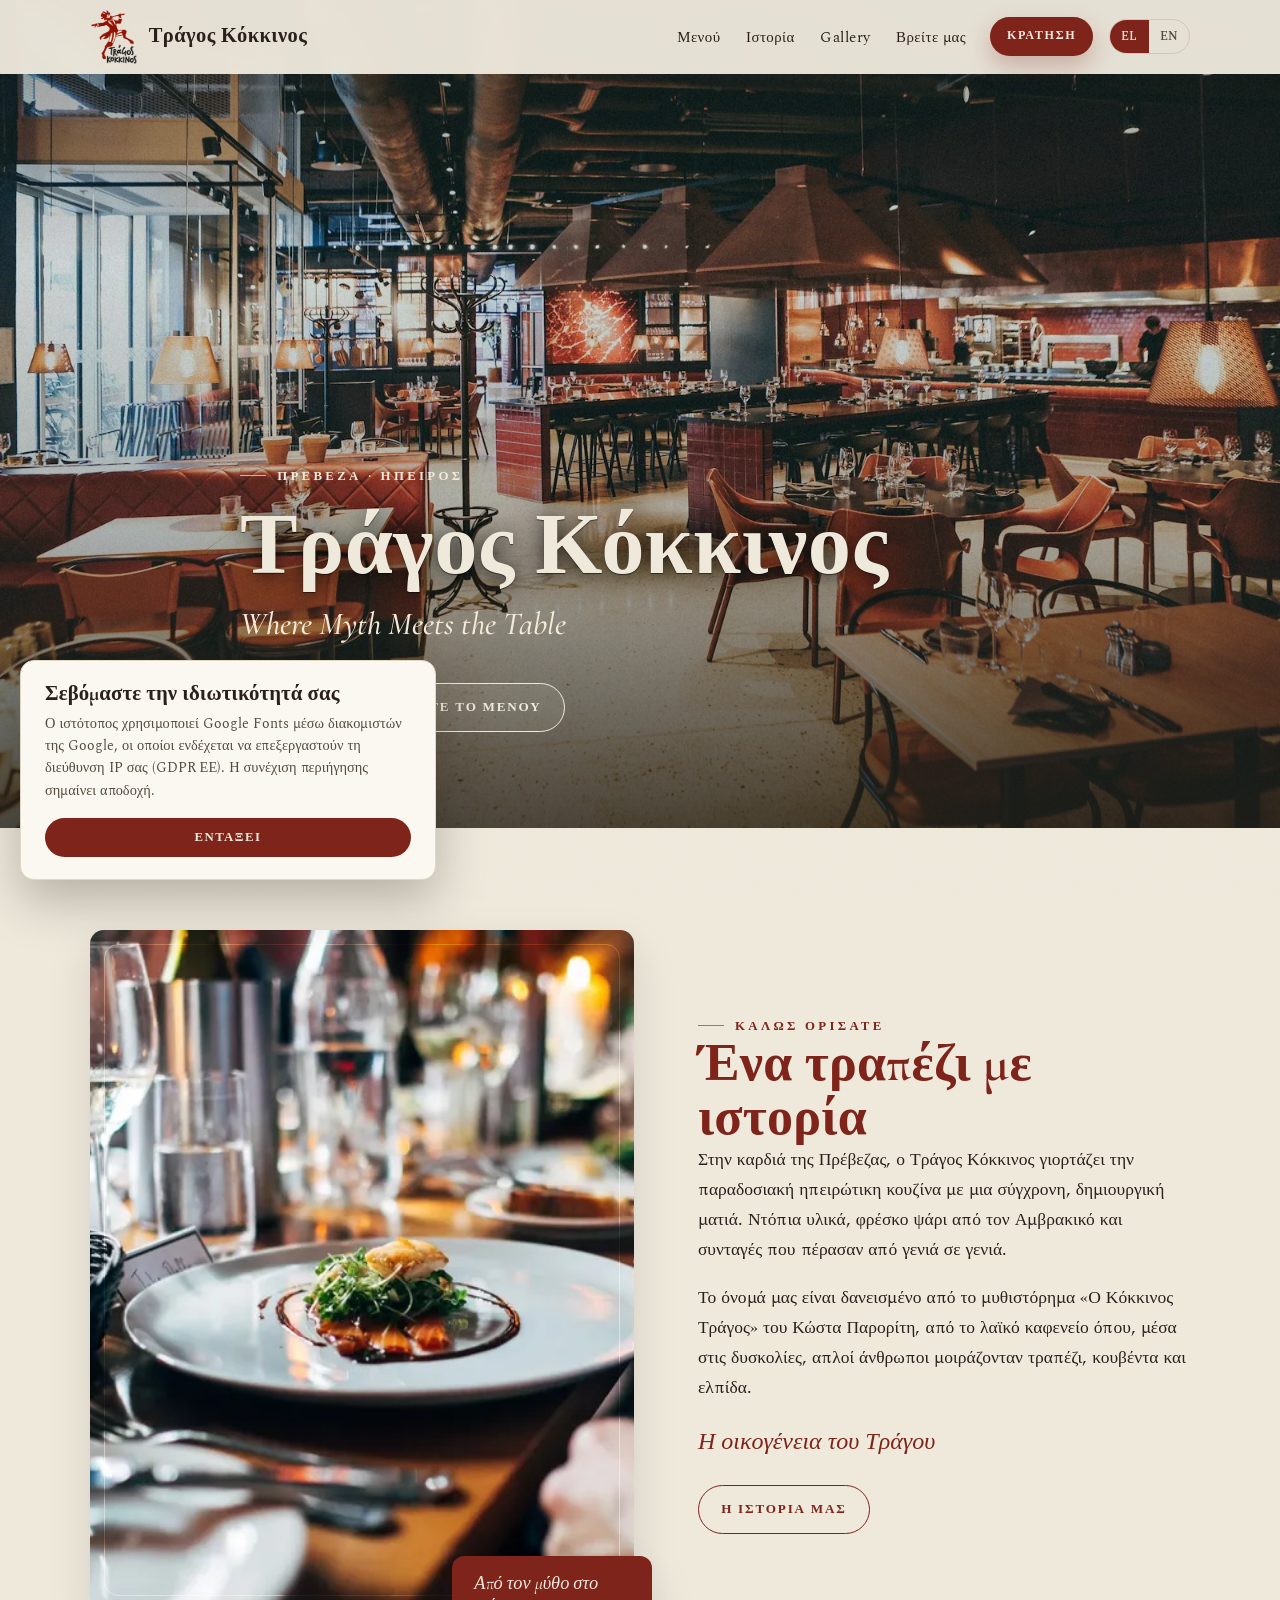
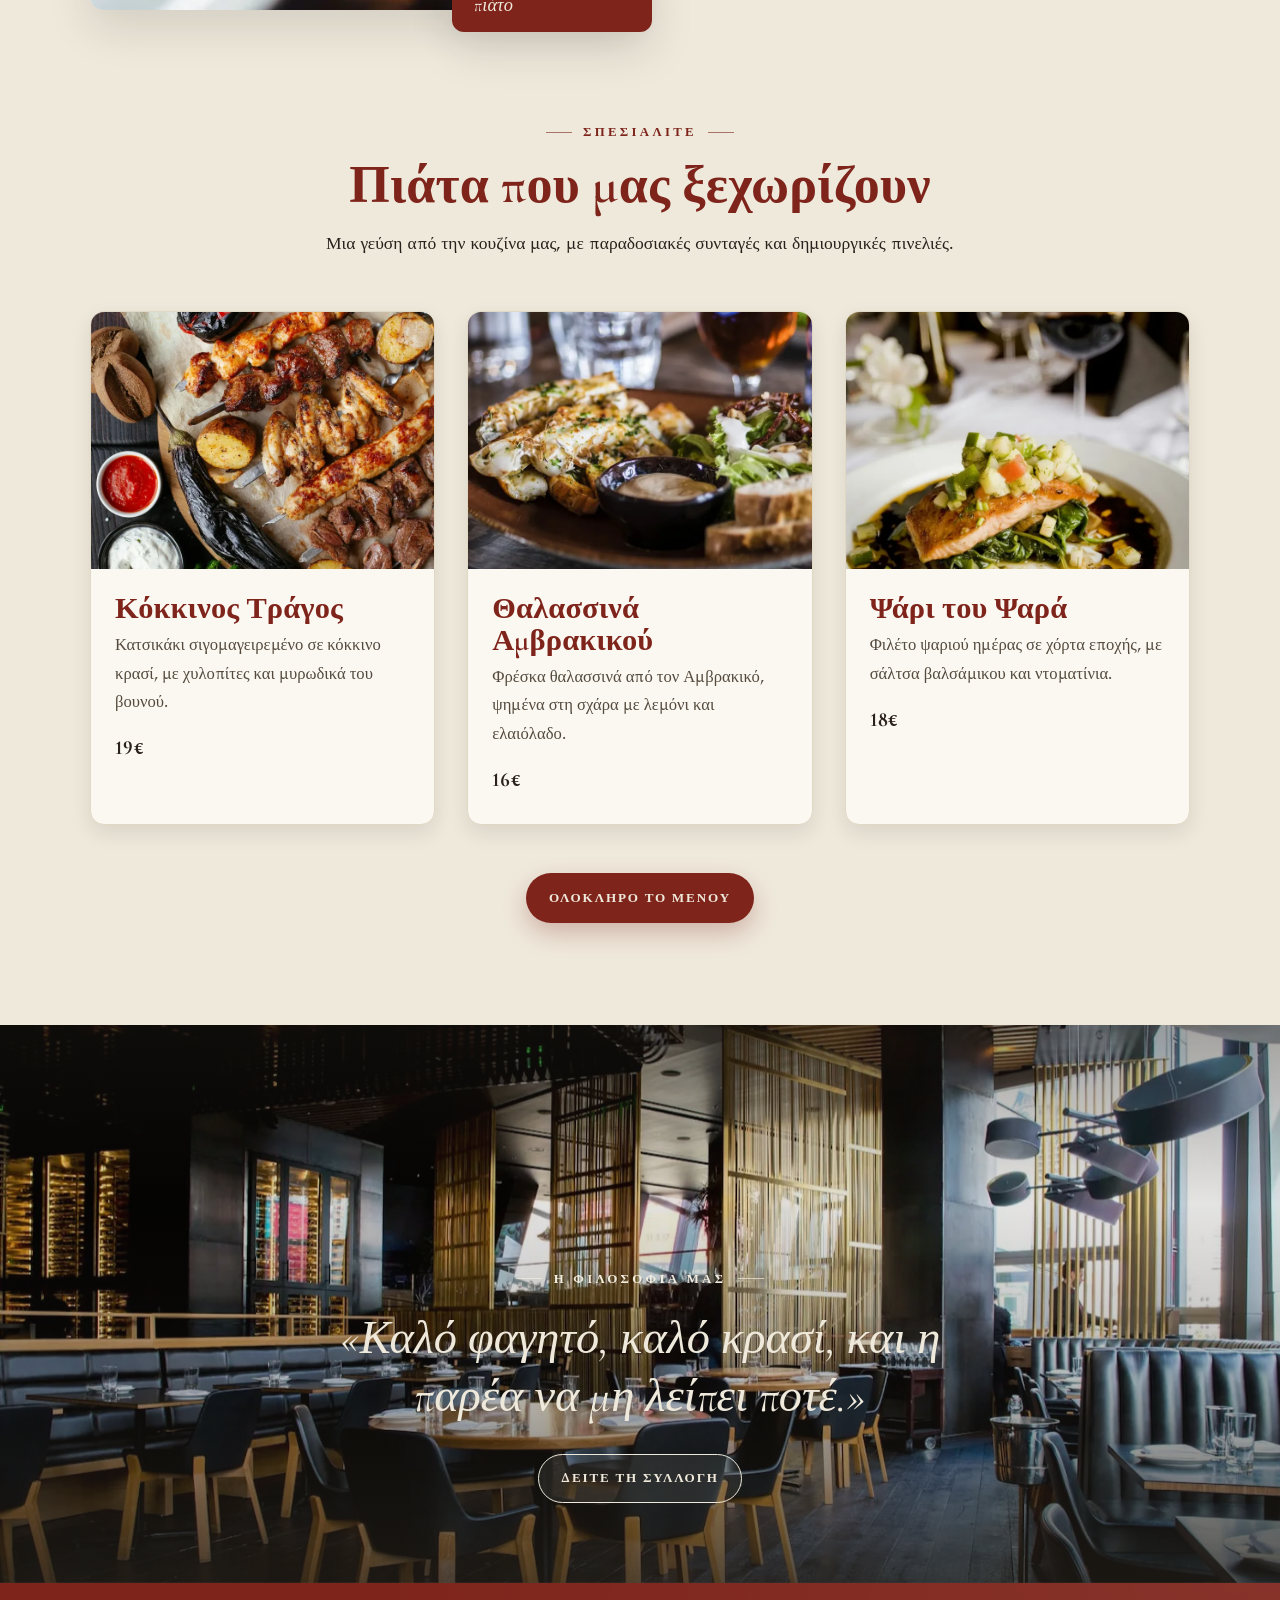
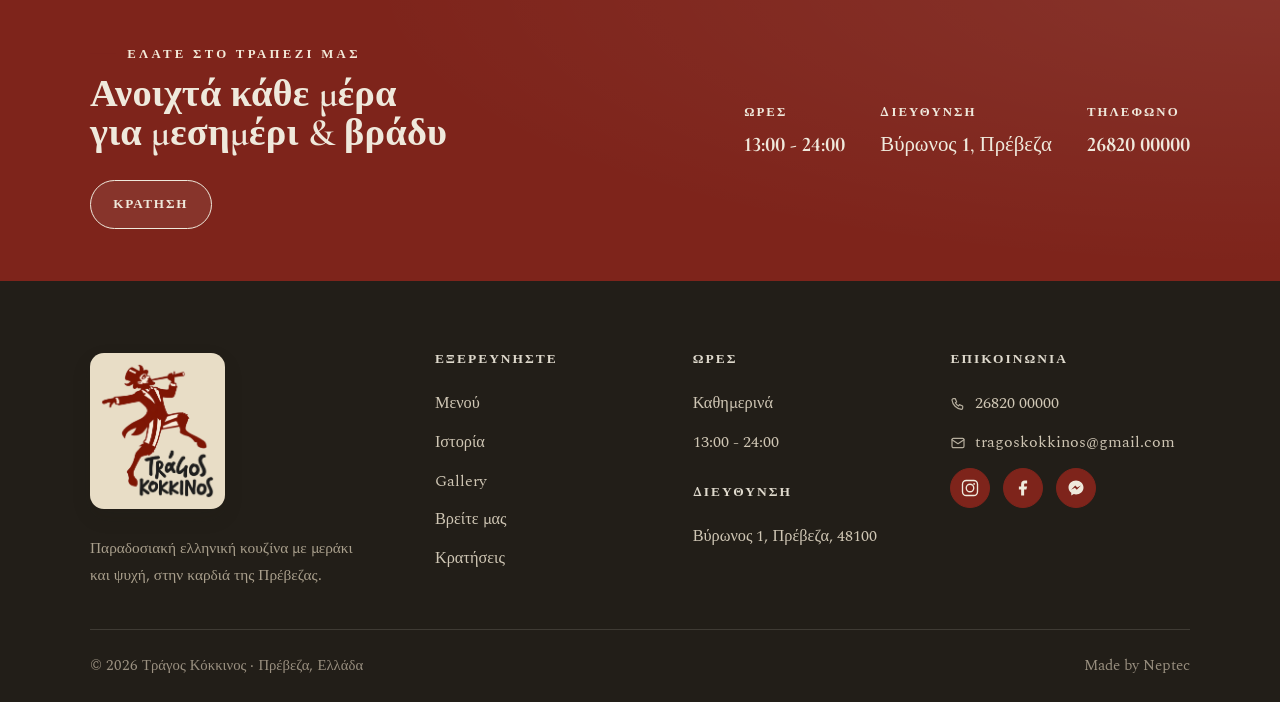
==== commit 1a0c3fa1: "Badge: "Από τον μύθο στο πιάτο" / "From myth to plate" Replaces the flat "Με μεράκι & ψυχή"; ties th" ====
--- a/index.html
+++ b/index.html
@@ -132,7 +132,7 @@
         <div class="split-media" data-reveal>
           <img src="assets/img/dining.webp" srcset="assets/img/dining-sm.webp 800w, assets/img/dining.webp 1400w" sizes="(max-width:980px) 100vw, 50vw" alt="Candlelit plate with wine" loading="lazy" decoding="async">
           <span class="frame"></span>
-          <span class="tag-badge script" data-en="With meraki &amp; soul">Με μεράκι &amp; ψυχή</span>
+          <span class="tag-badge script" data-en="From myth to plate">Από τον μύθο στο πιάτο</span>
         </div>
         <div class="split-body" data-reveal data-reveal-delay="1">
           <span class="eyebrow" data-en="Welcome">Καλώς ορίσατε</span>
--- a/assets/css/styles.css
+++ b/assets/css/styles.css
@@ -385,7 +385,7 @@
 .aside-card h3{color:var(--beige);position:relative}
 .aside-card p{position:relative;opacity:.92;font-size:.97rem;margin-top:.5rem}
 .aside-card .btn{margin-top:1.2rem;position:relative}
-.aside-card .phone-big{font-family:var(--font-display);font-size:1.8rem;display:block;margin-top:.4rem;position:relative}
+.aside-card .phone-big{font-family:var(--font-display);font-size:1.8rem;font-weight:700;display:block;margin-top:.4rem;position:relative}
 
 /* ---------- footer ---------- */
 .site-footer{background:var(--brown);color:#CFC6B4;padding-block:clamp(3rem,6vw,4.5rem) 1.5rem;position:relative;z-index:1}
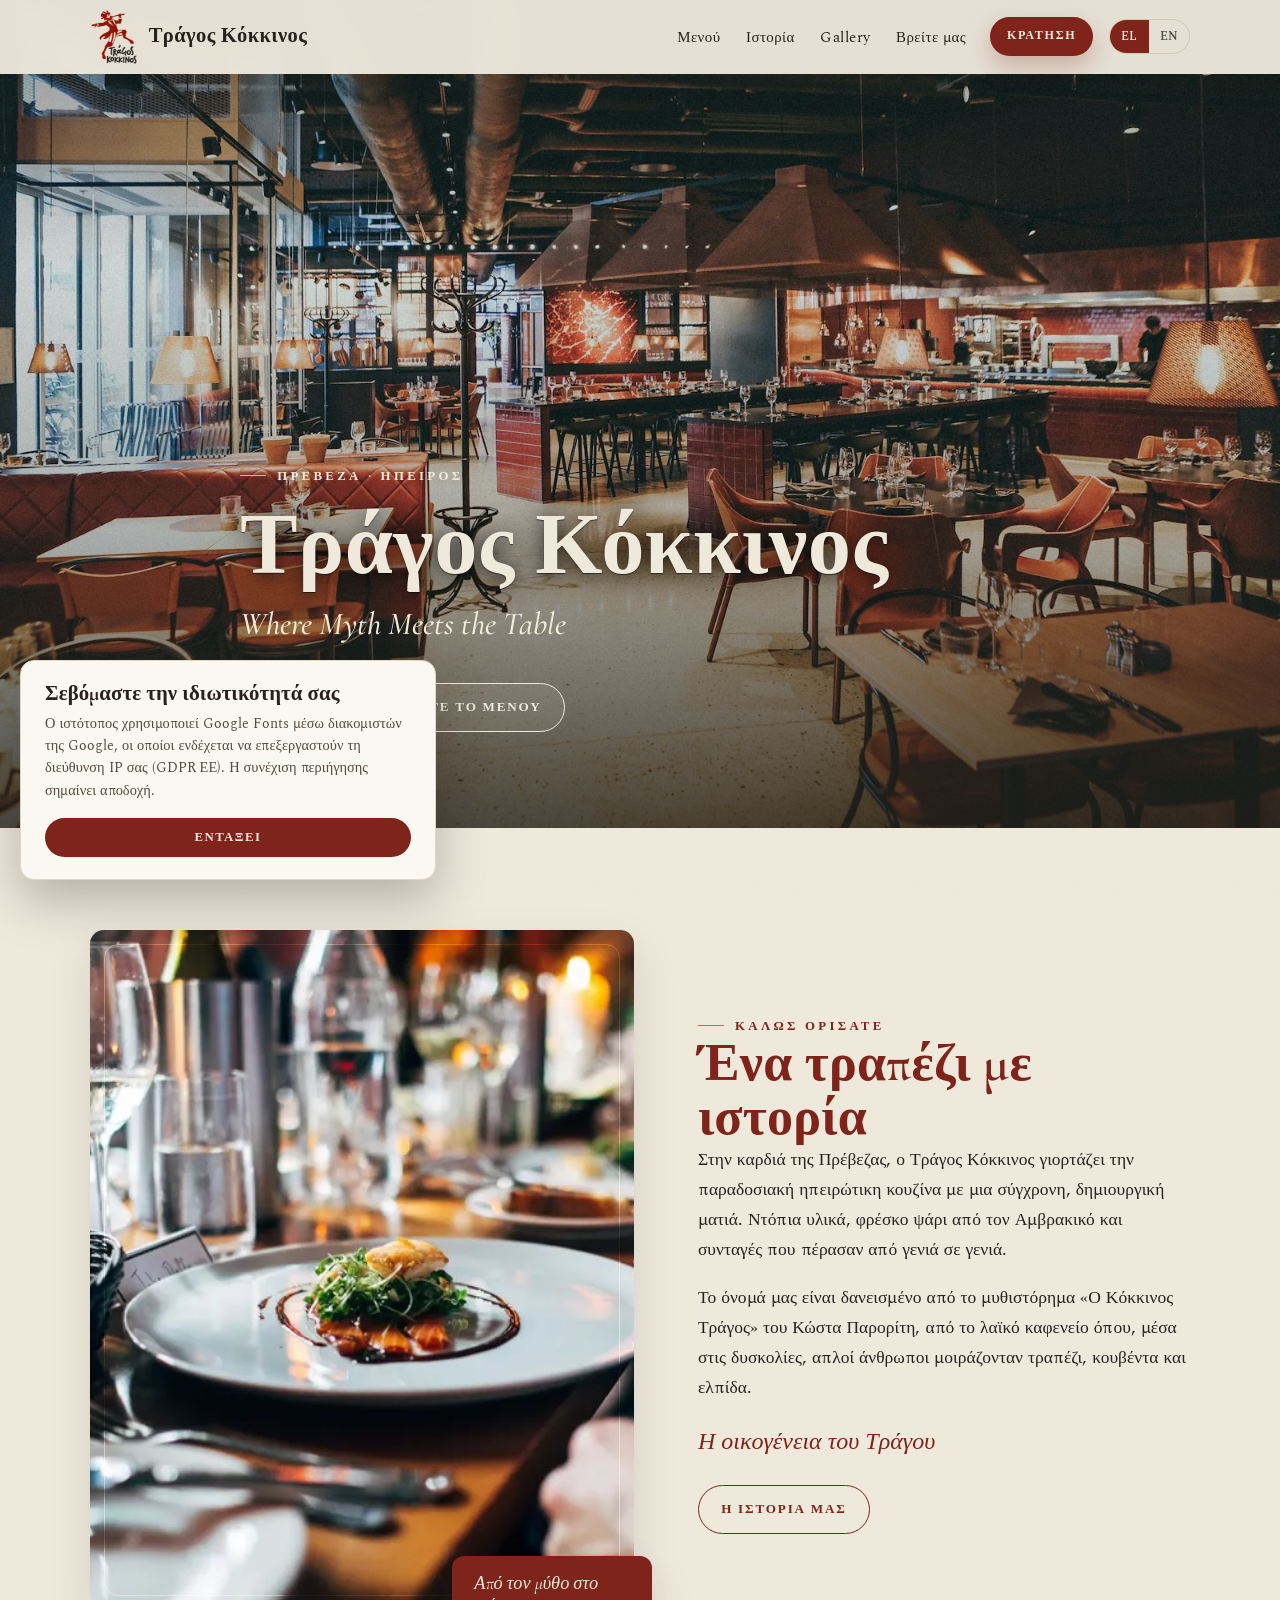
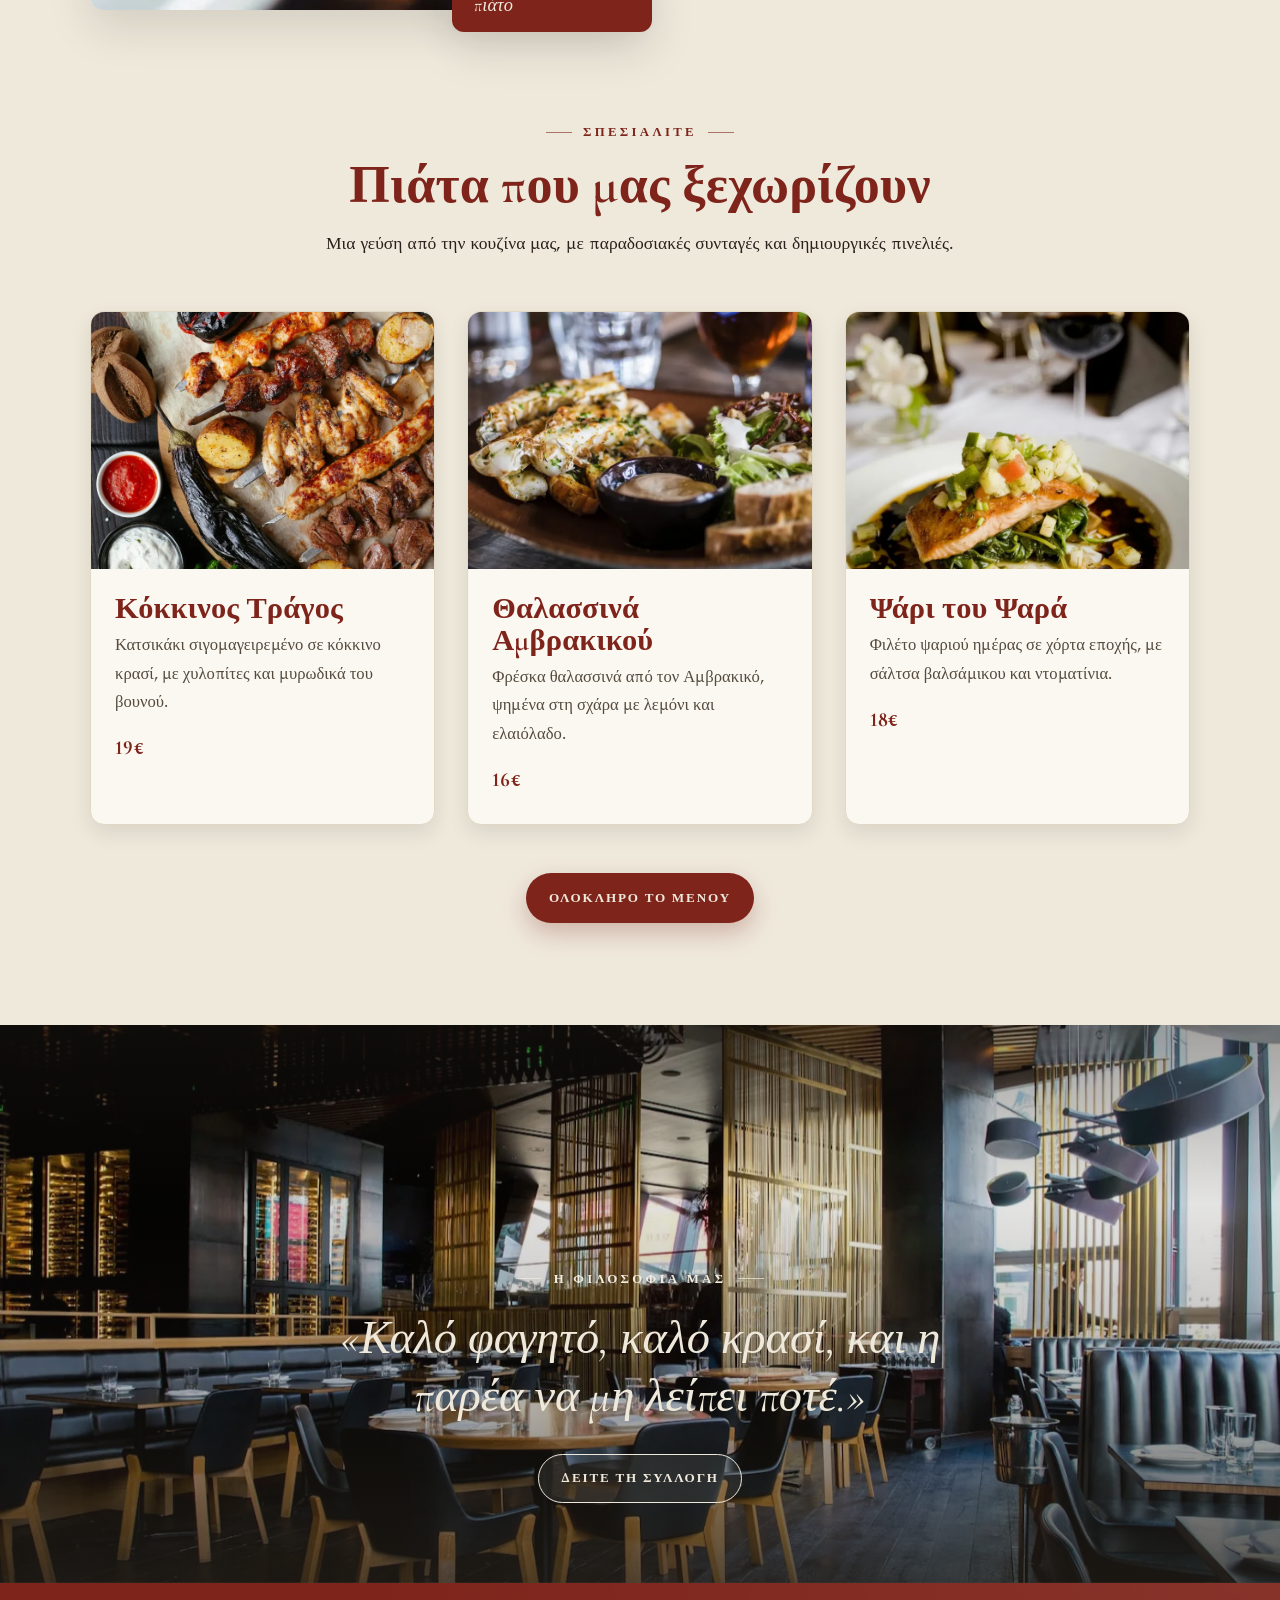
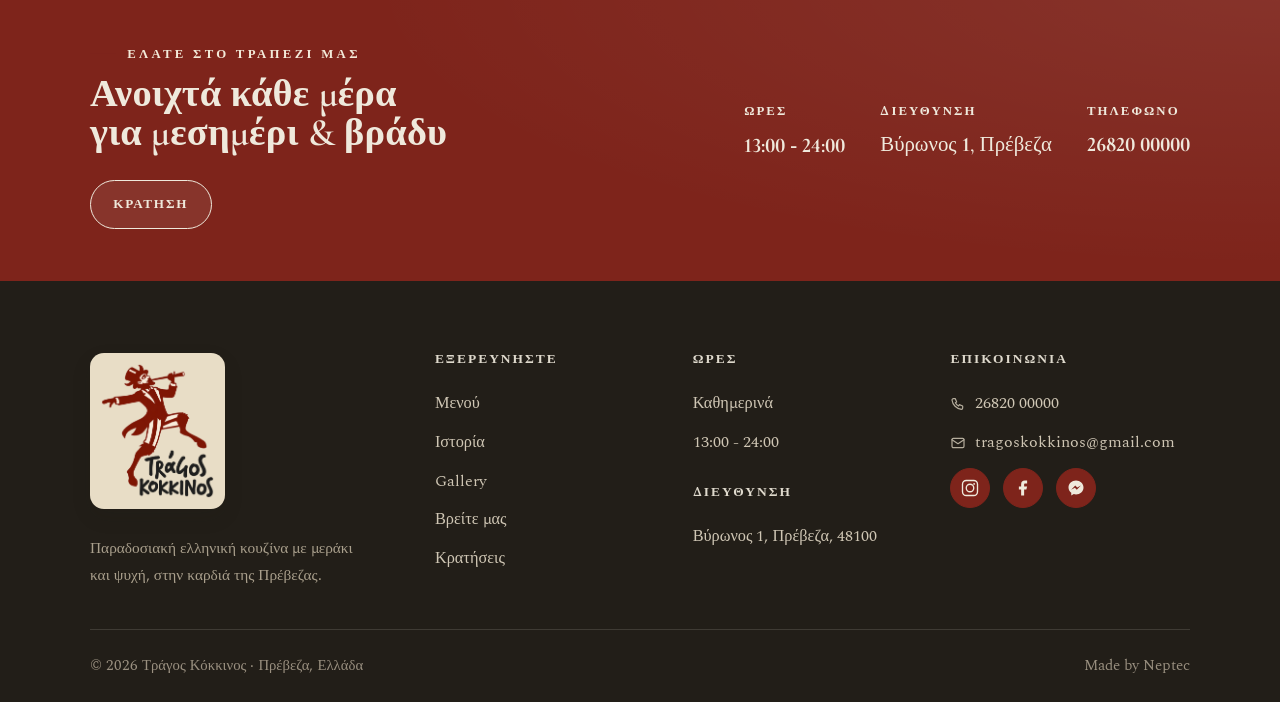
==== commit 5aff2031: "Hours dash: render in body font (Cormorant hyphen sits low/short) The hyphen in "13:00 - 24:00" was " ====
--- a/index.html
+++ b/index.html
@@ -206,7 +206,7 @@
         <div class="band-info">
           <div>
             <div class="bi-label" data-en="Hours">Ώρες</div>
-            <div class="bi-value"><span class="n">13:00 - 24:00</span></div>
+            <div class="bi-value"><span class="n">13:00 <span class="tdash">-</span> 24:00</span></div>
           </div>
           <div>
             <div class="bi-label" data-en="Address">Διεύθυνση</div>
--- a/assets/css/styles.css
+++ b/assets/css/styles.css
@@ -231,7 +231,7 @@
 .dish-card .card-body{padding:1.5rem 1.5rem 1.7rem}
 .dish-card h3{color:var(--ox);margin-bottom:.4rem}
 .dish-card .card-body p{font-size:1.04rem;color:var(--muted)}
-.dish-card .price{display:inline-block;margin-top:.9rem;font-family:var(--font-display);font-weight:700;font-size:1.25rem;color:var(--ink)}
+.dish-card .price{display:inline-block;margin-top:.9rem;font-family:var(--font-display);font-weight:700;font-size:1.25rem;color:var(--ox)} /* red like the dish title + /menu prices */
 
 /* ---------- band (hours / cta) ---------- */
 .band{background:var(--ox);color:var(--beige);position:relative;overflow:hidden}
@@ -242,6 +242,7 @@
 .band .band-info .bi-label{font-size:.8rem;letter-spacing:.16em;text-transform:uppercase;margin-bottom:.3rem;font-weight:600}
 .band .band-info .bi-value{font-family:var(--font-display);font-size:1.3rem;font-weight:500;font-variant-numeric:lining-nums} /* lining digits, like /directions */
 .band .band-info .bi-value .n{font-weight:700}
+.tdash{font-family:var(--font-body)} /* Cormorant's hyphen sits low/short between lining digits; Spectral's is clean */
 .band .band-info a.bi-value{font-weight:700} /* phone: all numbers */
 html[lang="en"] .band .band-info .bi-value{font-weight:700}
 .band a.bi-value:hover{text-decoration:underline}
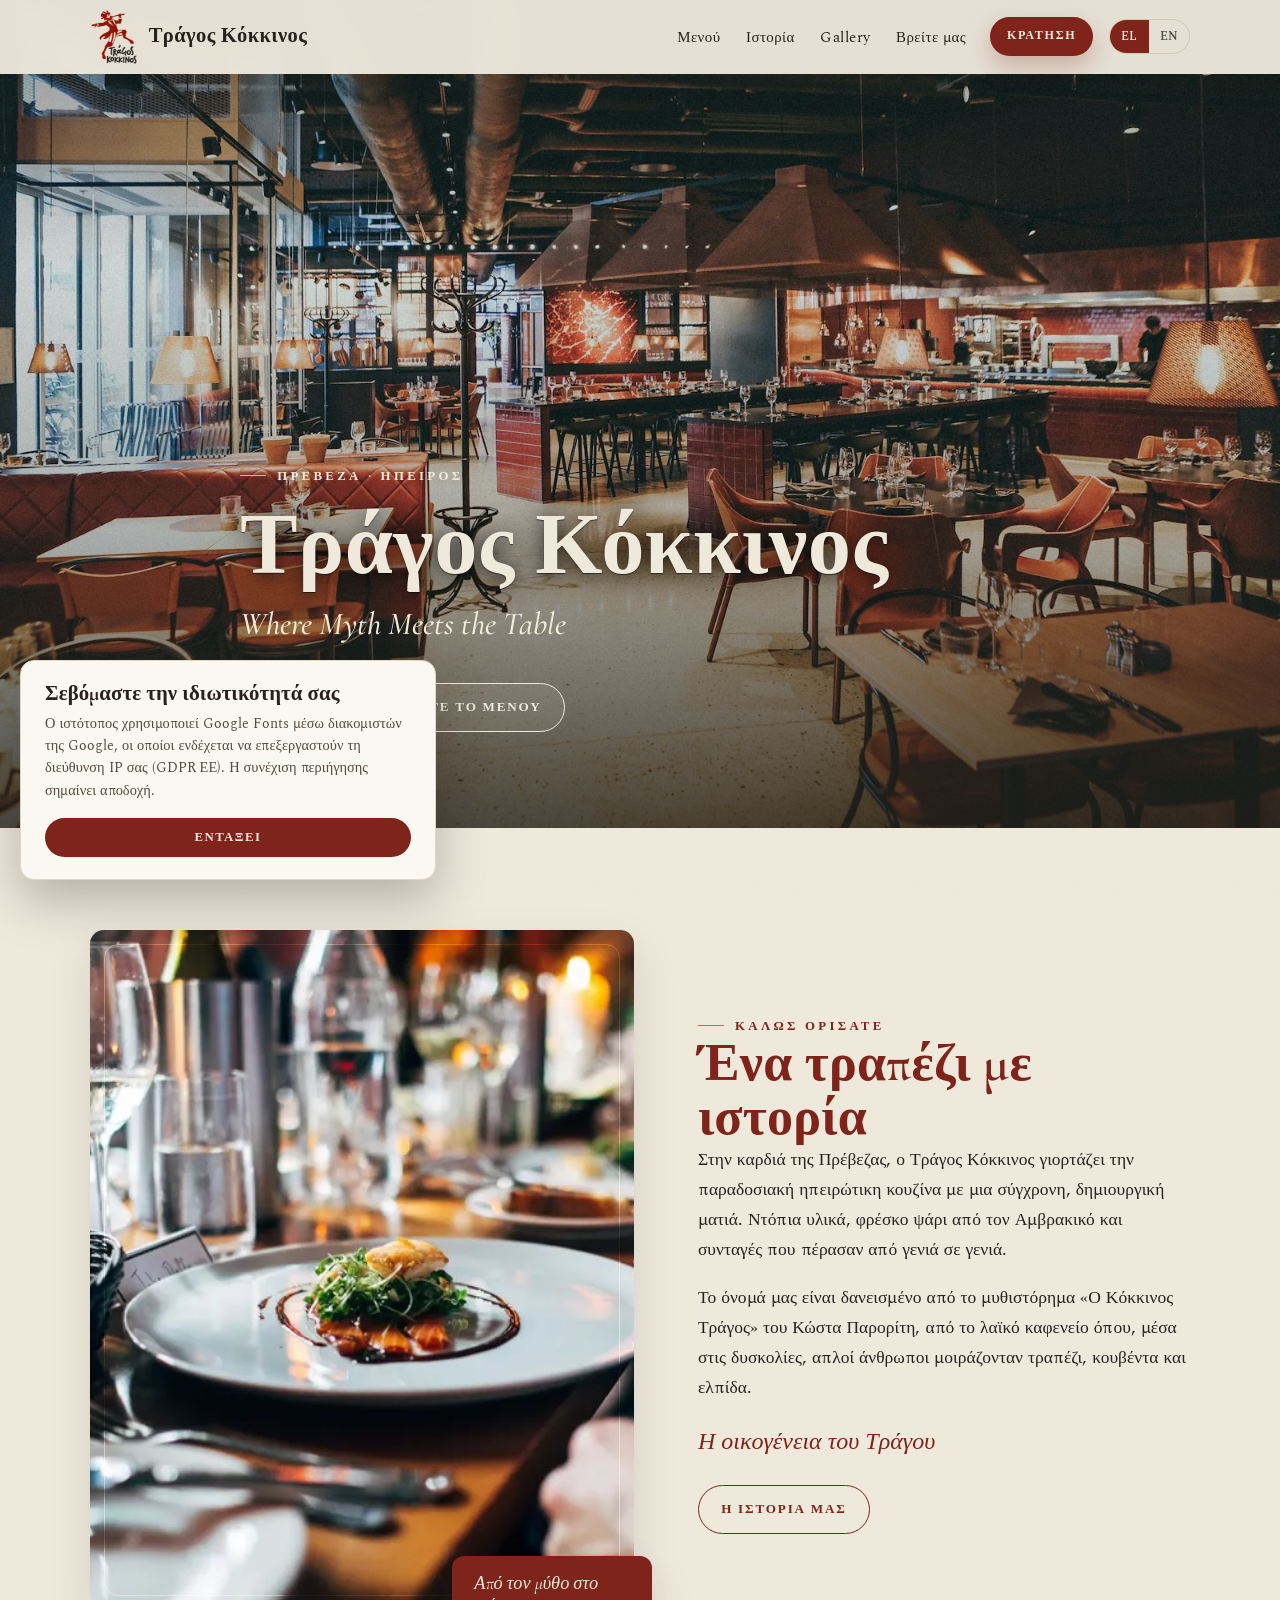
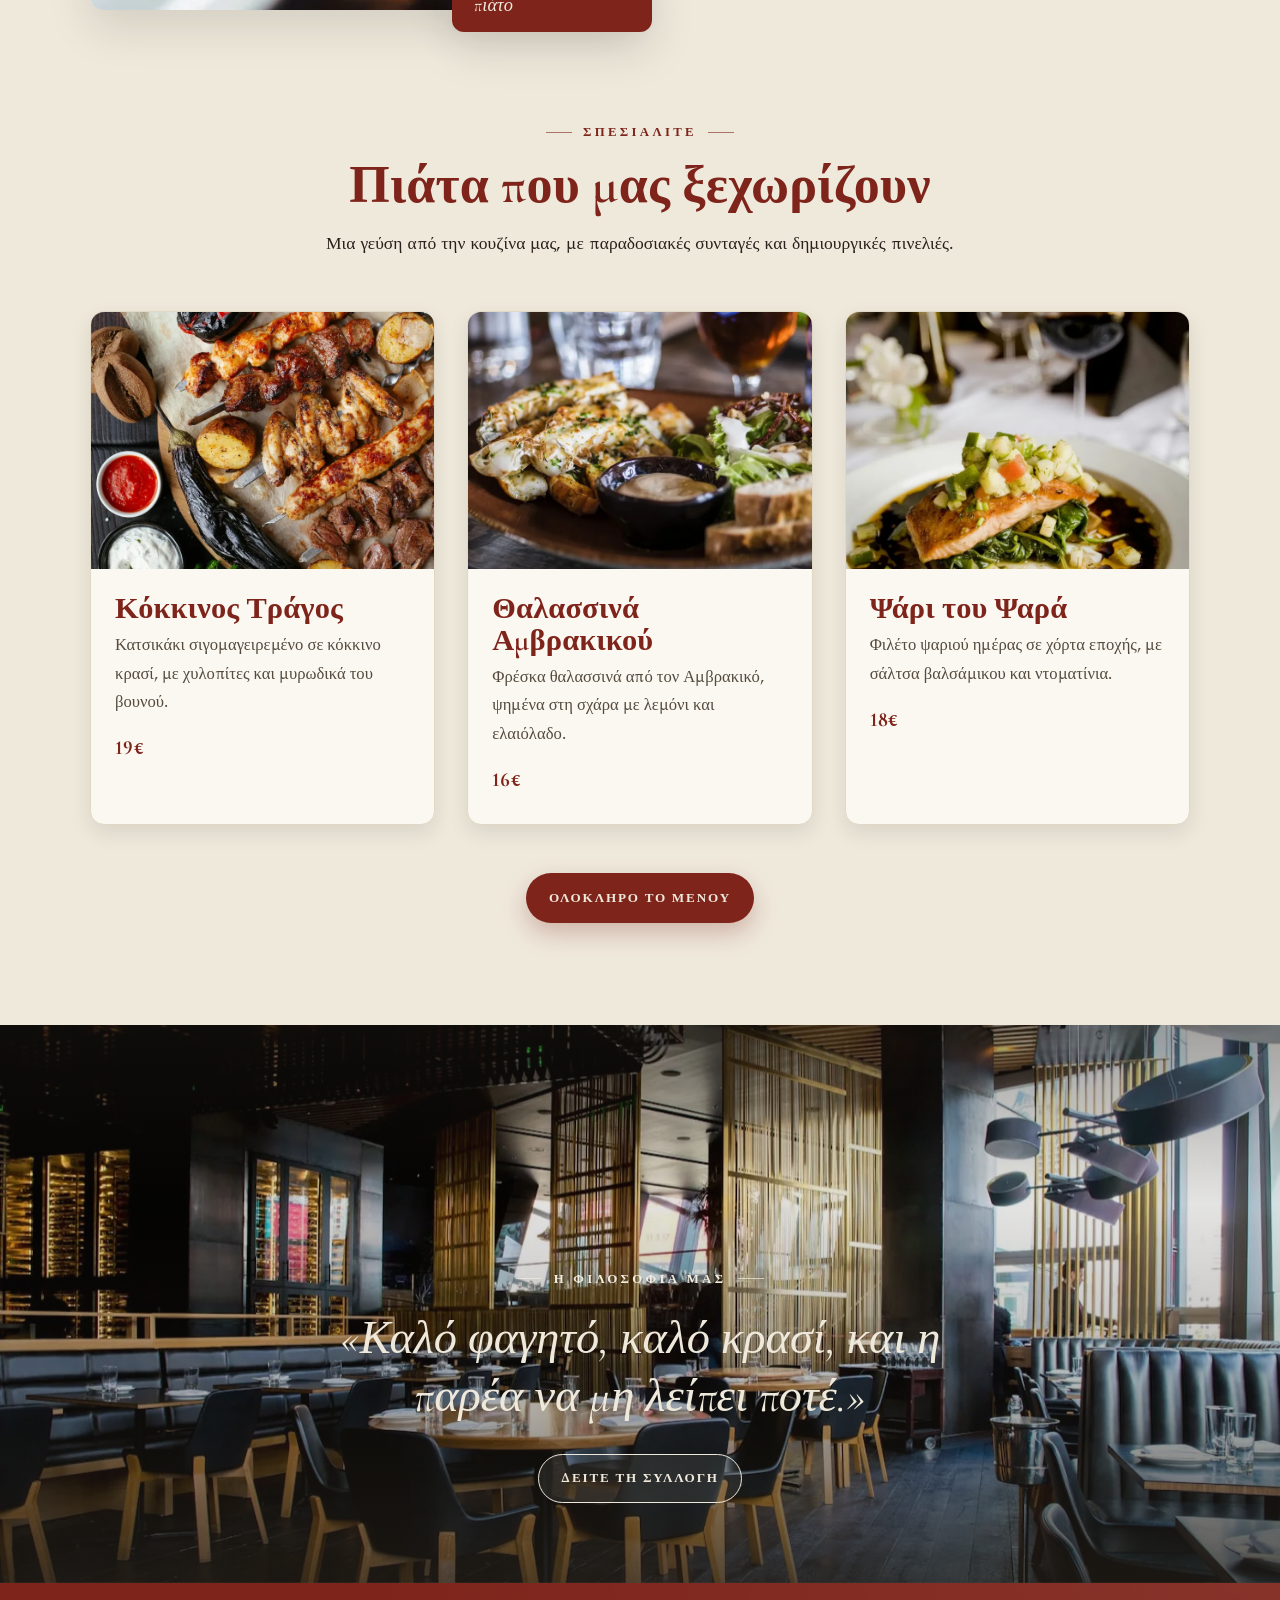
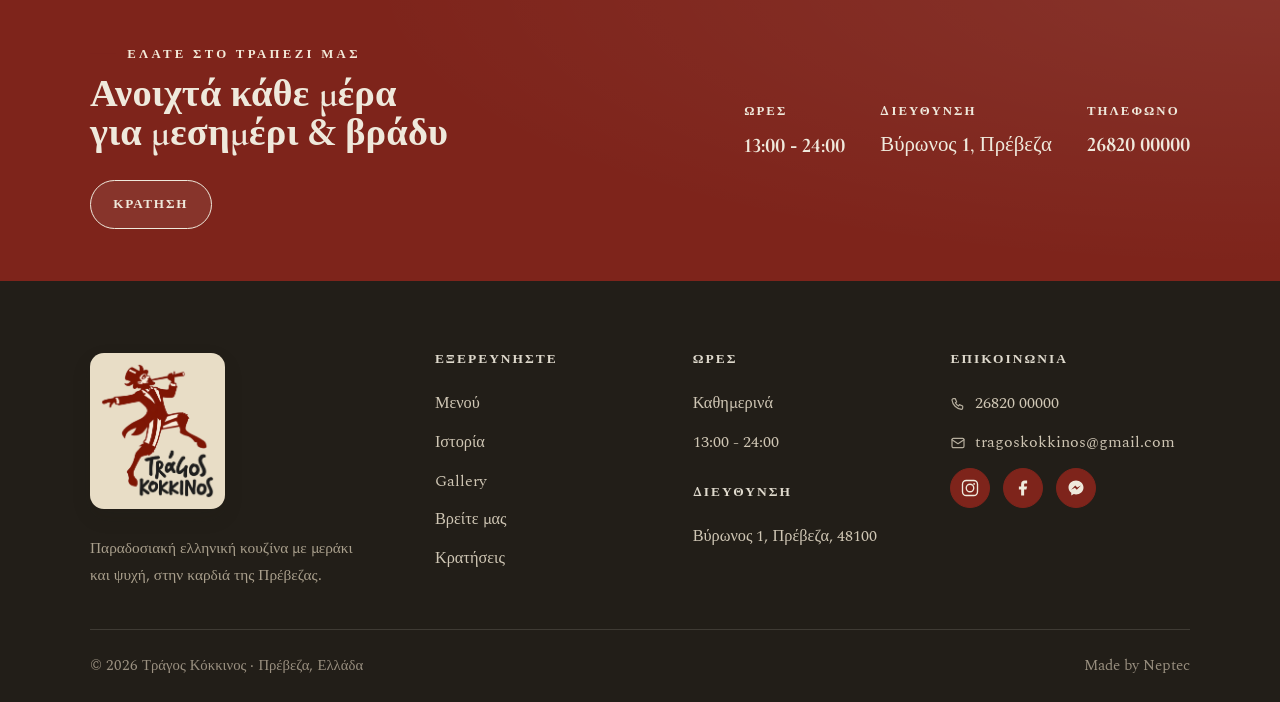
==== commit c76a9f79: "Ampersands: render in body font (Cormorant's swash & looks foreign) Wrapped every visible ampersand " ====
--- a/index.html
+++ b/index.html
@@ -200,7 +200,7 @@
       <div class="container">
         <div>
           <span class="eyebrow" style="color:#F3EAD9" data-en="Join us at our table">Ελάτε στο τραπέζι μας</span>
-          <h2 style="margin-top:.6rem" data-en-html="Open every day<br>for lunch &amp; dinner">Ανοιχτά κάθε μέρα<br>για μεσημέρι &amp; βράδυ</h2>
+          <h2 style="margin-top:.6rem" data-en-html='Open every day<br>for lunch <span class="amp">&amp;</span> dinner'>Ανοιχτά κάθε μέρα<br>για μεσημέρι <span class="amp">&amp;</span> βράδυ</h2>
           <a class="btn btn-light" href="/reservations" style="margin-top:1.6rem" data-en="Reserve">Κράτηση</a>
         </div>
         <div class="band-info">
--- a/assets/css/styles.css
+++ b/assets/css/styles.css
@@ -242,7 +242,7 @@
 .band .band-info .bi-label{font-size:.8rem;letter-spacing:.16em;text-transform:uppercase;margin-bottom:.3rem;font-weight:600}
 .band .band-info .bi-value{font-family:var(--font-display);font-size:1.3rem;font-weight:500;font-variant-numeric:lining-nums} /* lining digits, like /directions */
 .band .band-info .bi-value .n{font-weight:700}
-.tdash{font-family:var(--font-body)} /* Cormorant's hyphen sits low/short between lining digits; Spectral's is clean */
+.tdash,.amp{font-family:var(--font-body);font-style:normal} /* Cormorant's hyphen & swash ampersand look foreign; Spectral's are conventional */
 .band .band-info a.bi-value{font-weight:700} /* phone: all numbers */
 html[lang="en"] .band .band-info .bi-value{font-weight:700}
 .band a.bi-value:hover{text-decoration:underline}
